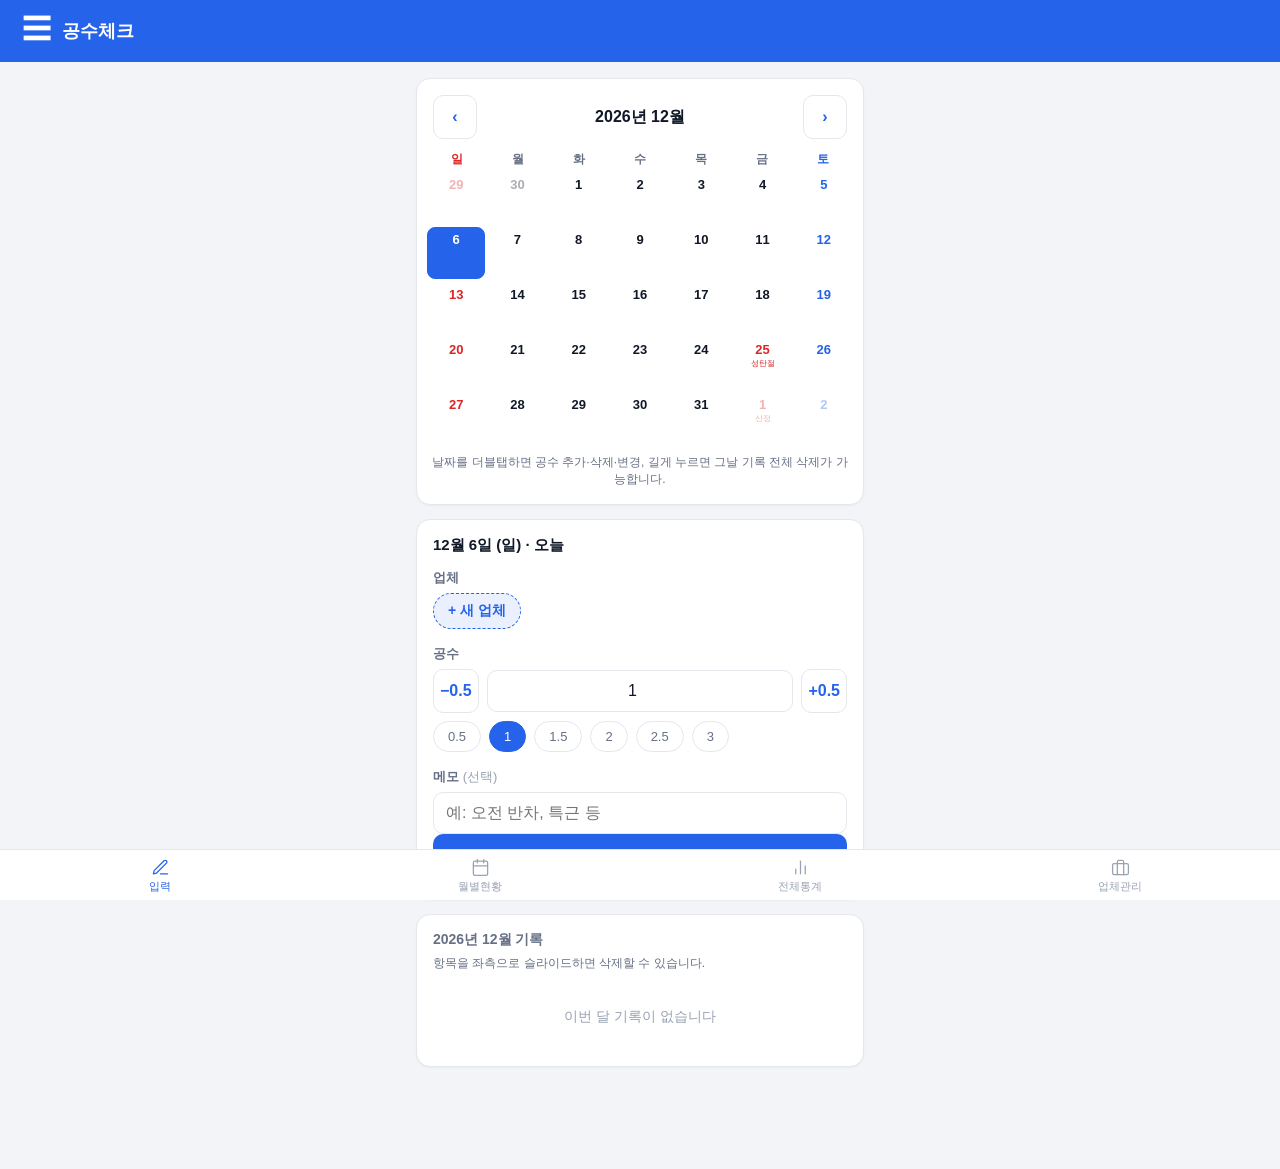
==== index.html @ 8b6571a1 "Add manual data backup/restore (export/import as JSON) Lets users save all companies/records/setting" ====
<!DOCTYPE html>
<html lang="ko">
<head>
<meta charset="UTF-8" />
<meta name="viewport" content="width=device-width, initial-scale=1, maximum-scale=1, viewport-fit=cover" />
<meta name="theme-color" content="#2563eb" />
<meta name="mobile-web-app-capable" content="yes" />
<meta name="apple-mobile-web-app-capable" content="yes" />
<meta name="apple-mobile-web-app-status-bar-style" content="default" />
<meta name="apple-mobile-web-app-title" content="공수체크" />
<link rel="manifest" href="manifest.json" />
<link rel="apple-touch-icon" href="icons/apple-touch-icon.png" />
<link rel="icon" href="icons/icon-192.png" />
<title>공수체크</title>
<link rel="stylesheet" href="styles.css" />
<script>
  try {
    var __s = JSON.parse(localStorage.getItem("gongsu_settings_v1"));
    if (__s && __s.theme === "dark") document.documentElement.setAttribute("data-theme", "dark");
  } catch (e) {}
</script>
</head>
<body>

<header class="app-header">
  <button type="button" class="menu-btn" id="menu-btn" aria-label="메뉴">☰</button>
  <h1 id="header-title">공수체크</h1>
</header>

<div id="side-menu-overlay" class="modal-overlay side-menu-overlay">
  <div class="side-menu">
    <div class="side-menu-header">메뉴</div>
    <button type="button" class="side-menu-item" id="menu-home-btn">
      <svg class="side-menu-icon" viewBox="0 0 24 24" fill="none" stroke="currentColor" stroke-width="1.8" stroke-linecap="round" stroke-linejoin="round"><path d="M3 9.5 12 3l9 6.5"/><path d="M5 10v10a1 1 0 0 0 1 1h4v-6h4v6h4a1 1 0 0 0 1-1V10"/></svg>
      홈
    </button>
    <button type="button" class="side-menu-item" id="menu-guide-btn">
      <svg class="side-menu-icon" viewBox="0 0 24 24" fill="none" stroke="currentColor" stroke-width="1.8" stroke-linecap="round" stroke-linejoin="round"><circle cx="12" cy="12" r="9"/><line x1="12" y1="11" x2="12" y2="16.5"/><circle cx="12" cy="7.5" r="0.9" fill="currentColor" stroke="none"/></svg>
      기능설명
    </button>
    <button type="button" class="side-menu-item" id="menu-settings-btn">
      <svg class="side-menu-icon" viewBox="0 0 24 24" fill="none" stroke="currentColor" stroke-width="1.8" stroke-linecap="round" stroke-linejoin="round"><line x1="4" y1="6" x2="20" y2="6"/><circle cx="14" cy="6" r="2"/><line x1="4" y1="12" x2="20" y2="12"/><circle cx="9" cy="12" r="2"/><line x1="4" y1="18" x2="20" y2="18"/><circle cx="16" cy="18" r="2"/></svg>
      설정
    </button>
  </div>
</div>

<main id="view-input" class="view active">
  <section class="card calendar-card">
    <div class="month-nav">
      <button type="button" class="step-btn" id="cal-prev">‹</button>
      <div id="cal-month-label" class="month-label"></div>
      <button type="button" class="step-btn" id="cal-next">›</button>
    </div>
    <div class="calendar-weekdays">
      <span class="sun">일</span><span>월</span><span>화</span><span>수</span><span>목</span><span>금</span><span class="sat">토</span>
    </div>
    <div id="calendar-grid" class="calendar-grid"></div>
    <div id="calendar-company-filter" class="chip-row calendar-company-filter"></div>
    <p class="calendar-hint">날짜를 더블탭하면 공수 추가·삭제·변경, 길게 누르면 그날 기록 전체 삭제가 가능합니다.</p>
  </section>

  <section class="card">
    <div class="selected-date-heading" id="selected-date-heading"></div>

    <div class="field">
      <label>업체</label>
      <div class="chip-row" id="company-chip-row"></div>
    </div>

    <div class="field">
      <label>공수</label>
      <div class="gongsu-row">
        <button type="button" class="step-btn gongsu-step-minus" id="gongsu-minus">−0.5</button>
        <input type="number" id="input-gongsu" step="0.5" min="0" value="1" inputmode="decimal" />
        <button type="button" class="step-btn gongsu-step-plus" id="gongsu-plus">+0.5</button>
      </div>
      <div class="preset-row" id="gongsu-presets"></div>
    </div>

    <div class="field" id="input-trip-field" style="display:none">
      <label>출장 <span class="optional">(출장 단가 적용)</span></label>
      <button type="button" class="preset-chip trip-toggle-btn" id="input-trip-toggle">출장으로 표시</button>
    </div>

    <div class="field">
      <label>메모 <span class="optional">(선택)</span></label>
      <input type="text" id="input-memo" placeholder="예: 오전 반차, 특근 등" />
    </div>

    <button type="button" class="primary-btn" id="save-btn">저장</button>
  </section>

  <section class="card">
    <div class="card-title-row">
      <h2 id="day-list-title">이 날짜의 기록</h2>
    </div>
    <p class="swipe-hint">항목을 좌측으로 슬라이드하면 삭제할 수 있습니다.</p>
    <div id="day-record-list" class="record-list"></div>
  </section>
</main>

<main id="view-month" class="view">
  <section class="card">
    <div class="month-nav">
      <button type="button" class="step-btn" id="month-prev">‹</button>
      <div id="month-label" class="month-label"></div>
      <button type="button" class="step-btn" id="month-next">›</button>
    </div>
    <div class="total-highlight">
      <span class="total-label">이번 달 합계</span>
      <div class="total-value-group">
        <span class="total-value" id="month-total">0</span>
        <button type="button" class="total-amount-btn" id="month-amount-toggle">금액보기</button>
      </div>
    </div>
  </section>

  <section class="card">
    <h2>업체별 합산</h2>
    <div id="month-company-summary" class="summary-list"></div>
  </section>

  <section class="card">
    <h2>상세 내역</h2>
    <div id="month-record-list" class="record-list"></div>
  </section>
</main>

<main id="view-stats" class="view">
  <section class="card">
    <h2>전체 업체별 합산</h2>
    <div id="all-company-summary" class="summary-list"></div>
  </section>

  <section class="card">
    <h2>월별 합산</h2>
    <div id="all-month-summary" class="summary-list"></div>
  </section>
</main>

<main id="view-companies" class="view">
  <section class="card">
    <div class="field">
      <label>새 업체 추가</label>
      <div class="add-row">
        <input type="text" id="new-company-name" placeholder="업체명 입력" />
        <button type="button" class="primary-btn small" id="add-company-btn">추가</button>
      </div>
    </div>
  </section>

  <section class="card">
    <h2>업체 목록</h2>
    <div id="company-manage-list" class="manage-list"></div>
  </section>
</main>

<main id="view-settings" class="view">
  <section class="card">
    <h2>테마</h2>
    <div class="theme-option-row">
      <button type="button" class="theme-option" data-theme="light">
        <span class="theme-swatch light-swatch"></span>
        <span>밝은 테마 (백/흑)</span>
      </button>
      <button type="button" class="theme-option" data-theme="dark">
        <span class="theme-swatch dark-swatch"></span>
        <span>어두운 테마 (흑/백)</span>
      </button>
    </div>
  </section>

  <section class="card">
    <h2>공수 증감 단위</h2>
    <div class="chip-row">
      <button type="button" class="preset-chip gongsu-step-option" data-step="0.5">0.5씩</button>
      <button type="button" class="preset-chip gongsu-step-option" data-step="1">1씩</button>
    </div>
  </section>

  <section class="card">
    <h2>업체별 색상</h2>
    <div id="settings-company-colors" class="manage-list"></div>
  </section>

  <section class="card">
    <h2>데이터 백업</h2>
    <p class="modal-desc">모든 업체·단가·공수 기록을 파일로 저장하거나, 저장해둔 파일에서 복원할 수 있습니다.</p>
    <button type="button" class="primary-btn" id="export-data-btn">데이터 내보내기</button>
    <button type="button" class="ghost-btn full" id="import-data-btn" style="margin-top:8px">데이터 가져오기</button>
    <input type="file" id="import-data-input" accept="application/json" style="display:none" />
  </section>
</main>

<main id="view-guide" class="view">
  <section class="card">
    <h2>달력 사용법</h2>
    <div class="guide-item">
      <div class="guide-item-title">한 번 탭</div>
      <div class="guide-item-desc">그 날짜를 선택합니다. 아래 입력 폼에서 바로 공수를 입력할 수 있어요.</div>
    </div>
    <div class="guide-item">
      <div class="guide-item-title">더블탭</div>
      <div class="guide-item-desc">그 날짜의 기록을 빠르게 추가·수정·삭제할 수 있는 팝업이 열립니다.</div>
    </div>
    <div class="guide-item">
      <div class="guide-item-title">길게 누르기 (약 0.5초)</div>
      <div class="guide-item-desc">기록이 있는 날짜를 길게 누르면, 그날 기록 전체를 한 번에 삭제하는 팝업이 뜹니다.</div>
    </div>
  </section>

  <section class="card">
    <h2>화면 넘기기</h2>
    <div class="guide-item">
      <div class="guide-item-title">오른쪽 끝 → 왼쪽으로 스와이프</div>
      <div class="guide-item-desc">다음 탭으로 이동합니다 (입력 → 월별현황 → 전체통계 → 업체관리 순서로 순환).</div>
    </div>
    <div class="guide-item">
      <div class="guide-item-title">왼쪽 끝 → 오른쪽으로 스와이프</div>
      <div class="guide-item-desc">이전 탭으로 이동합니다.</div>
    </div>
  </section>

  <section class="card">
    <h2>기록 목록에서 삭제</h2>
    <div class="guide-item">
      <div class="guide-item-title">항목을 좌측으로 슬라이드</div>
      <div class="guide-item-desc">"n월 기록" 같은 목록에서 항목을 왼쪽으로 밀면 휴지통 버튼이 나타나 바로 삭제할 수 있습니다.</div>
    </div>
  </section>

  <section class="card">
    <h2>업체별 필터 · 색상</h2>
    <div class="guide-item">
      <div class="guide-item-title">달력 아래 업체 버튼</div>
      <div class="guide-item-desc">누르면 그 업체가 일한 날짜에만 공수 배지가 표시됩니다. "전체"를 누르면 원래대로 돌아갑니다.</div>
    </div>
    <div class="guide-item">
      <div class="guide-item-title">업체별 색상 바꾸기</div>
      <div class="guide-item-desc">업체관리 탭에서 각 업체의 색상 상자를 눌러 원하는 색으로 바로 바꿀 수 있습니다.</div>
    </div>
  </section>

  <section class="card">
    <h2>금액 보기</h2>
    <div class="guide-item">
      <div class="guide-item-desc">업체관리 탭에서 업체별 단가(일급/시급)를 먼저 설정하면, 월별현황·전체통계에서 "금액보기" 버튼으로 공수 대신 실제 금액(원)을 확인할 수 있습니다.</div>
    </div>
  </section>

  <section class="card">
    <h2>출장 단가</h2>
    <div class="guide-item">
      <div class="guide-item-desc">업체관리 탭의 단가 설정에서 "출장 단가 사용"을 켜고 출장 단가를 입력해두면, 입력 화면·날짜 팝업·수정 화면에 "출장으로 표시" 버튼이 나타납니다. 이 버튼을 켠 채로 저장한 날은 평소 단가 대신 출장 단가로 금액이 계산되어 업체별·월별 합산에 자동 반영됩니다.</div>
    </div>
  </section>

  <section class="card">
    <h2>설정</h2>
    <div class="guide-item">
      <div class="guide-item-desc">좌측 상단 ☰ 메뉴의 "설정"에서 다크모드와 공수 증감 단위(0.5 / 1)를 바꿀 수 있습니다.</div>
    </div>
  </section>

  <section class="card">
    <h2>데이터 백업</h2>
    <div class="guide-item">
      <div class="guide-item-desc">설정 탭 하단의 "데이터 내보내기"를 누르면 모든 기록이 파일로 저장됩니다. 이 파일을 카톡·이메일·구글드라이브 등에 보관해두면, 앱을 다시 설치했거나 데이터가 사라졌을 때 "데이터 가져오기"로 그대로 복원할 수 있습니다.</div>
    </div>
  </section>
</main>

<nav class="bottom-nav">
  <button type="button" class="nav-btn active" data-view="input">
    <svg class="nav-icon" viewBox="0 0 24 24" fill="none" stroke="currentColor" stroke-width="1.6" stroke-linecap="round" stroke-linejoin="round"><path d="M12 20h9"/><path d="M16.5 3.5a2.121 2.121 0 0 1 3 3L7 19l-4 1 1-4Z"/></svg>
    <span>입력</span>
  </button>
  <button type="button" class="nav-btn" data-view="month">
    <svg class="nav-icon" viewBox="0 0 24 24" fill="none" stroke="currentColor" stroke-width="1.6" stroke-linecap="round" stroke-linejoin="round"><rect x="3" y="4" width="18" height="18" rx="2"/><line x1="16" y1="2" x2="16" y2="6"/><line x1="8" y1="2" x2="8" y2="6"/><line x1="3" y1="10" x2="21" y2="10"/></svg>
    <span>월별현황</span>
  </button>
  <button type="button" class="nav-btn" data-view="stats">
    <svg class="nav-icon" viewBox="0 0 24 24" fill="none" stroke="currentColor" stroke-width="1.6" stroke-linecap="round" stroke-linejoin="round"><line x1="18" y1="20" x2="18" y2="10"/><line x1="12" y1="20" x2="12" y2="4"/><line x1="6" y1="20" x2="6" y2="14"/></svg>
    <span>전체통계</span>
  </button>
  <button type="button" class="nav-btn" data-view="companies">
    <svg class="nav-icon" viewBox="0 0 24 24" fill="none" stroke="currentColor" stroke-width="1.6" stroke-linecap="round" stroke-linejoin="round"><rect x="2" y="7" width="20" height="14" rx="2"/><path d="M16 21V5a2 2 0 0 0-2-2h-4a2 2 0 0 0-2 2v16"/></svg>
    <span>업체관리</span>
  </button>
</nav>

<div id="edit-modal" class="modal-overlay">
  <div class="modal">
    <h2>내역 수정</h2>
    <div class="field">
      <label>날짜</label>
      <input type="date" id="edit-date" />
    </div>
    <div class="field">
      <label>업체</label>
      <div class="chip-row" id="edit-company-chip-row"></div>
    </div>
    <div class="field">
      <label>공수</label>
      <div class="gongsu-row">
        <button type="button" class="step-btn gongsu-step-minus" id="edit-gongsu-minus">−0.5</button>
        <input type="number" id="edit-gongsu" step="0.5" min="0" inputmode="decimal" />
        <button type="button" class="step-btn gongsu-step-plus" id="edit-gongsu-plus">+0.5</button>
      </div>
    </div>
    <div class="field" id="edit-trip-field" style="display:none">
      <label>출장 <span class="optional">(출장 단가 적용)</span></label>
      <button type="button" class="preset-chip trip-toggle-btn" id="edit-trip-toggle">출장으로 표시</button>
    </div>
    <div class="field">
      <label>메모</label>
      <input type="text" id="edit-memo" />
    </div>
    <div class="modal-actions">
      <button type="button" class="danger-btn" id="edit-delete-btn">삭제</button>
      <div class="modal-actions-right">
        <button type="button" class="ghost-btn" id="edit-cancel-btn">취소</button>
        <button type="button" class="primary-btn" id="edit-save-btn">저장</button>
      </div>
    </div>
  </div>
</div>

<div id="day-modal" class="modal-overlay">
  <div class="modal">
    <div class="day-modal-header">
      <h2 id="day-modal-heading">날짜</h2>
      <button type="button" class="ghost-btn modal-close-btn" id="day-modal-close-btn">닫기</button>
    </div>

    <div id="day-modal-list" class="record-list"></div>

    <div class="day-modal-add-heading">공수 추가</div>

    <div class="field">
      <label>업체</label>
      <div class="chip-row" id="day-modal-company-chip-row"></div>
    </div>

    <div class="field">
      <label>공수</label>
      <div class="gongsu-row">
        <button type="button" class="step-btn gongsu-step-minus" id="day-modal-gongsu-minus">−0.5</button>
        <input type="number" id="day-modal-gongsu" step="0.5" min="0" value="1" inputmode="decimal" />
        <button type="button" class="step-btn gongsu-step-plus" id="day-modal-gongsu-plus">+0.5</button>
      </div>
      <div class="preset-row" id="day-modal-gongsu-presets"></div>
    </div>

    <div class="field" id="day-modal-trip-field" style="display:none">
      <label>출장 <span class="optional">(출장 단가 적용)</span></label>
      <button type="button" class="preset-chip trip-toggle-btn" id="day-modal-trip-toggle">출장으로 표시</button>
    </div>

    <div class="field">
      <label>메모 <span class="optional">(선택)</span></label>
      <input type="text" id="day-modal-memo" placeholder="예: 오전 반차, 특근 등" />
    </div>

    <button type="button" class="primary-btn" id="day-modal-add-btn">추가</button>
  </div>
</div>

<div id="calendar-delete-modal" class="modal-overlay top-align">
  <div class="modal">
    <div class="day-modal-header">
      <h2 id="calendar-delete-modal-heading">날짜</h2>
      <div class="modal-actions-right">
        <button type="button" class="ghost-btn" id="calendar-delete-cancel-btn">취소</button>
        <button type="button" class="danger-btn" id="calendar-delete-confirm-btn">삭제하기</button>
      </div>
    </div>
    <p class="modal-desc" id="calendar-delete-modal-desc"></p>
  </div>
</div>

<div id="rate-modal" class="modal-overlay">
  <div class="modal">
    <div class="day-modal-header">
      <h2>단가 설정</h2>
      <button type="button" class="ghost-btn modal-close-btn" id="rate-modal-close-btn">닫기</button>
    </div>

    <div class="field">
      <label>업체</label>
      <div class="selected-date-heading" id="rate-modal-company-name"></div>
    </div>

    <div class="field">
      <label>단가 유형</label>
      <div class="chip-row">
        <button type="button" class="preset-chip rate-type-option" data-type="daily">일급 (일별)</button>
        <button type="button" class="preset-chip rate-type-option" data-type="hourly">시급 (시간별)</button>
      </div>
    </div>

    <div class="field">
      <label>단가 <span class="optional">(원)</span></label>
      <input type="number" id="rate-amount-input" min="0" step="1000" inputmode="numeric" placeholder="예: 150000" />
    </div>

    <div class="field">
      <label>출장</label>
      <button type="button" class="preset-chip trip-toggle-btn" id="rate-trip-toggle">출장 단가 사용</button>
    </div>

    <div class="field" id="rate-trip-amount-field" style="display:none">
      <label>출장 단가 <span class="optional">(원)</span></label>
      <input type="number" id="rate-trip-amount-input" min="0" step="1000" inputmode="numeric" placeholder="예: 200000" />
    </div>

    <button type="button" class="primary-btn" id="rate-save-btn">저장</button>
  </div>
</div>

<div id="toast" class="toast"></div>

<script src="app.js"></script>
</body>
</html>
---- styles.css ----
:root {
  --bg: #f2f4f8;
  --card-bg: #ffffff;
  --surface-bg: #ffffff;
  --nav-bg: #ffffff;
  --modal-bg: #ffffff;
  --text: #101828;
  --text-dim: #667085;
  --muted: #98a2b3;
  --border: #e4e7ec;
  --accent: #2563eb;
  --accent-dim: #eaf0fe;
  --danger: #dc2626;
  --danger-dim: #fdeaea;
  --overlay-bg: rgba(16, 24, 40, 0.5);
  --shadow-color: rgba(16, 24, 40, 0.04);
  --radius: 14px;
  --nav-height: 64px;
}

:root[data-theme="dark"] {
  --bg: #0d0f13;
  --card-bg: #17191f;
  --surface-bg: #1e2129;
  --nav-bg: #17191f;
  --modal-bg: #1a1c23;
  --text: #f0f2f5;
  --text-dim: #9aa1ad;
  --muted: #6b7280;
  --border: #2a2d36;
  --accent: #4d8dff;
  --accent-dim: #1c2c4a;
  --danger: #f87171;
  --danger-dim: #3a1d1f;
  --overlay-bg: rgba(0, 0, 0, 0.6);
  --shadow-color: rgba(0, 0, 0, 0.35);
}

* { box-sizing: border-box; }

/* Long-pressing anything (calendar cells especially) should never trigger the browser's native
   text-selection/callout/"search with Google" popup, since long-press is one of our own
   gestures throughout the app. Re-enabled specifically for actual text-entry fields below. */
* {
  -webkit-user-select: none;
  user-select: none;
  -webkit-touch-callout: none;
}
input, textarea {
  -webkit-user-select: text;
  user-select: text;
  -webkit-touch-callout: default;
}

html, body {
  margin: 0;
  padding: 0;
  background: var(--bg);
  color: var(--text);
  font-family: -apple-system, BlinkMacSystemFont, "Apple SD Gothic Neo", "Malgun Gothic", "Segoe UI", Roboto, sans-serif;
  -webkit-tap-highlight-color: transparent;
  overflow-x: hidden;
}

.app-header {
  position: sticky;
  top: 0;
  z-index: 5;
  background: var(--accent);
  color: #fff;
  padding: calc(env(safe-area-inset-top, 0px) + 14px) 20px 14px;
  display: flex;
  align-items: center;
  gap: 10px;
}

.app-header h1 {
  margin: 0;
  font-size: 18px;
  font-weight: 700;
}

.menu-btn {
  flex-shrink: 0;
  border: none;
  background: none;
  color: #fff;
  font-size: 30px;
  line-height: 1;
  padding: 4px 8px;
  margin: -4px -8px 0 -6px;
  cursor: pointer;
}

.side-menu-overlay.active { justify-content: flex-start; align-items: stretch; }

.side-menu {
  width: 250px;
  max-width: 78%;
  height: 100%;
  background: var(--modal-bg);
  padding: calc(env(safe-area-inset-top, 0px) + 20px) 16px 20px;
}

.side-menu-header {
  font-size: 13px;
  font-weight: 700;
  color: var(--text-dim);
  margin: 0 8px 12px;
}

.side-menu-item {
  display: flex;
  align-items: center;
  gap: 10px;
  width: 100%;
  padding: 12px 8px;
  border: none;
  background: none;
  border-radius: 10px;
  font-size: 15px;
  font-weight: 600;
  color: var(--text);
  cursor: pointer;
  text-align: left;
}
.side-menu-item:active { background: var(--accent-dim); }
.side-menu-icon { width: 19px; height: 19px; flex-shrink: 0; }

.view {
  display: none;
  padding: 16px 16px calc(var(--nav-height) + env(safe-area-inset-bottom, 0px) + 24px);
  max-width: 480px;
  margin: 0 auto;
}

.view.active { display: block; }

.card {
  background: var(--card-bg);
  border-radius: var(--radius);
  padding: 16px;
  margin-bottom: 14px;
  box-shadow: 0 1px 2px var(--shadow-color);
  border: 1px solid var(--border);
}

.card h2 {
  font-size: 14px;
  font-weight: 700;
  color: var(--text-dim);
  margin: 0 0 12px;
}

.card-title-row { display: flex; align-items: center; justify-content: space-between; }

.field { margin-bottom: 16px; }
.field:last-of-type { margin-bottom: 0; }

.field label {
  display: block;
  font-size: 13px;
  font-weight: 600;
  color: var(--text-dim);
  margin-bottom: 6px;
}

.optional { font-weight: 400; color: var(--muted); }

input[type="text"],
input[type="date"],
input[type="number"] {
  width: 100%;
  padding: 11px 12px;
  border: 1px solid var(--border);
  border-radius: 10px;
  font-size: 16px;
  background: var(--surface-bg);
  color: var(--text);
}

input:focus { outline: 2px solid var(--accent); outline-offset: -1px; }

.date-row, .gongsu-row {
  display: flex;
  align-items: center;
  gap: 8px;
}

.date-row input, .gongsu-row input { flex: 1; min-width: 0; text-align: center; }

.step-btn {
  flex-shrink: 0;
  min-width: 44px;
  height: 44px;
  border-radius: 10px;
  border: 1px solid var(--border);
  background: var(--surface-bg);
  color: var(--accent);
  font-size: 16px;
  font-weight: 700;
  cursor: pointer;
}

.step-btn:active { background: var(--accent-dim); }

.preset-row {
  display: flex;
  gap: 8px;
  margin-top: 8px;
  flex-wrap: wrap;
}

.preset-chip {
  padding: 7px 14px;
  border-radius: 999px;
  border: 1px solid var(--border);
  background: var(--surface-bg);
  font-size: 13px;
  color: var(--text-dim);
  cursor: pointer;
  white-space: nowrap;
}

.preset-chip.selected {
  background: var(--accent);
  border-color: var(--accent);
  color: #fff;
}

.chip-row {
  display: flex;
  gap: 8px;
  flex-wrap: wrap;
}

.company-chip {
  padding: 8px 14px;
  border-radius: 999px;
  border: 1px solid var(--border);
  background: var(--surface-bg);
  font-size: 14px;
  font-weight: 600;
  cursor: pointer;
  color: var(--text);
  white-space: nowrap;
}

.company-chip.selected {
  color: #fff;
  border-color: transparent;
}

.company-chip.add-new {
  color: var(--accent);
  border-style: dashed;
  border-color: var(--accent);
  background: var(--accent-dim);
}

.primary-btn {
  width: 100%;
  padding: 14px;
  border: none;
  border-radius: 10px;
  background: var(--accent);
  color: #fff;
  font-size: 16px;
  font-weight: 700;
  cursor: pointer;
  white-space: nowrap;
}

.primary-btn.small { width: auto; padding: 11px 18px; }
.primary-btn:active { opacity: 0.85; }

.ghost-btn {
  padding: 11px 16px;
  border-radius: 10px;
  border: 1px solid var(--border);
  background: var(--surface-bg);
  color: var(--text);
  font-size: 15px;
  font-weight: 600;
  cursor: pointer;
  white-space: nowrap;
}

.ghost-btn.full { width: 100%; text-align: center; }

.danger-btn {
  padding: 11px 16px;
  border-radius: 10px;
  border: none;
  background: var(--danger-dim);
  color: var(--danger);
  font-size: 15px;
  font-weight: 600;
  cursor: pointer;
  white-space: nowrap;
}

.modal-desc {
  font-size: 14px;
  color: var(--text-dim);
  margin: 0 0 20px;
}

.record-list { display: flex; flex-direction: column; gap: 8px; }

.record-empty {
  color: var(--muted);
  font-size: 14px;
  text-align: center;
  padding: 24px 0;
}

.record-date-group { margin-bottom: 4px; }

.record-date-heading {
  font-size: 12px;
  font-weight: 700;
  color: var(--muted);
  margin: 12px 0 6px;
}
.record-date-heading:first-child { margin-top: 0; }

.record-item {
  display: flex;
  align-items: center;
  gap: 10px;
  padding: 10px 4px;
  border-bottom: 1px solid var(--border);
  cursor: pointer;
}
.record-item:last-child { border-bottom: none; }

.swipe-wrapper { position: relative; }
.swipe-wrapper:last-child .record-item { border-bottom: none; }
.swipe-wrapper .record-item {
  position: relative;
  z-index: 1;
  background: var(--card-bg);
  touch-action: pan-y;
  width: 100%;
  transition: width 0.18s ease;
}
.swipe-wrapper.swipe-open .record-item { width: calc(100% - 84px); }
.swipe-trash-btn {
  position: absolute;
  top: 0;
  right: 0;
  bottom: 0;
  width: 72px;
  border: none;
  background: var(--danger);
  color: #fff;
  font-size: 20px;
  cursor: pointer;
  z-index: 0;
  opacity: 0;
  pointer-events: none;
  transition: opacity 0.18s ease;
}
.swipe-wrapper.swipe-open .swipe-trash-btn { opacity: 1; pointer-events: auto; }

.record-dot {
  width: 10px;
  height: 10px;
  border-radius: 50%;
  flex-shrink: 0;
}

.record-main { flex: 1; min-width: 0; }
.record-company { font-size: 14px; font-weight: 700; overflow: hidden; text-overflow: ellipsis; white-space: nowrap; }
.record-memo { font-size: 12px; color: var(--text-dim); overflow: hidden; text-overflow: ellipsis; white-space: nowrap; }
.record-gongsu { font-size: 15px; font-weight: 700; color: var(--accent); flex-shrink: 0; }

.trip-badge {
  display: inline-block;
  margin-left: 6px;
  padding: 1px 6px;
  border-radius: 999px;
  background: var(--accent-dim);
  color: var(--accent);
  font-size: 11px;
  font-weight: 700;
  vertical-align: middle;
}

.month-nav {
  display: flex;
  align-items: center;
  justify-content: space-between;
  margin-bottom: 12px;
}
.month-label { font-size: 16px; font-weight: 700; }

.calendar-card { padding: 16px 10px; }

.calendar-card .month-nav { padding: 0 6px; }

.calendar-weekdays {
  display: grid;
  grid-template-columns: repeat(7, 1fr);
  margin-bottom: 4px;
}
.calendar-weekdays span {
  text-align: center;
  font-size: 12px;
  font-weight: 700;
  color: var(--text-dim);
}
.calendar-weekdays .sun { color: var(--danger); }
.calendar-weekdays .sat { color: var(--accent); }

.calendar-grid {
  display: grid;
  grid-template-columns: repeat(7, 1fr);
  gap: 3px;
}

.calendar-cell {
  position: relative;
  display: flex;
  flex-direction: column;
  align-items: center;
  justify-content: flex-start;
  gap: 1px;
  min-height: 52px;
  padding: 4px 1px 3px;
  border-radius: 8px;
  border: 1.5px solid transparent;
  background: none;
  cursor: pointer;
  font-family: inherit;
}

.calendar-cell.out-month { opacity: 0.35; }

.cell-day-num {
  font-size: 13px;
  font-weight: 600;
  color: var(--text);
  line-height: 1.3;
}
.calendar-cell.sunday .cell-day-num,
.calendar-cell.holiday .cell-day-num { color: var(--danger); }
.calendar-cell.saturday .cell-day-num { color: var(--accent); }

.calendar-cell.today { border-color: var(--text-dim); }
.calendar-cell.selected { background: var(--accent); border-color: var(--accent); }
.calendar-cell.selected .cell-day-num,
.calendar-cell.selected.sunday .cell-day-num,
.calendar-cell.selected.saturday .cell-day-num,
.calendar-cell.selected.holiday .cell-day-num { color: #fff; }

.cell-holiday-label {
  font-size: 8px;
  line-height: 1.1;
  color: var(--danger);
  max-width: 100%;
  overflow: hidden;
  text-overflow: ellipsis;
  white-space: nowrap;
}
.calendar-cell.selected .cell-holiday-label { color: #fde8e8; }

.cell-gongsu-badge {
  margin-top: 1px;
  font-size: 10px;
  font-weight: 700;
  color: #fff;
  background: var(--accent);
  border-radius: 999px;
  padding: 1px 6px;
  line-height: 1.4;
}
.calendar-cell.selected .cell-gongsu-badge { background: #fff; color: var(--accent); }

.selected-date-heading {
  font-size: 15px;
  font-weight: 700;
  color: var(--text);
  margin-bottom: 14px;
}

.total-highlight {
  display: flex;
  align-items: baseline;
  justify-content: space-between;
  background: var(--accent-dim);
  border-radius: 10px;
  padding: 14px 16px;
}
.total-label { font-size: 13px; color: var(--accent); font-weight: 600; }
.total-value-group { display: flex; align-items: baseline; gap: 10px; }
.total-value { font-size: 24px; color: var(--accent); font-weight: 800; white-space: nowrap; }
.total-amount-btn {
  flex-shrink: 0;
  padding: 5px 10px;
  border-radius: 999px;
  border: 1px solid var(--accent);
  background: var(--card-bg);
  color: var(--accent);
  font-size: 11px;
  font-weight: 600;
  cursor: pointer;
  white-space: nowrap;
}
.total-amount-btn.active { background: var(--accent); color: #fff; }

.summary-list { display: flex; flex-direction: column; gap: 4px; }
.summary-empty { color: var(--muted); font-size: 14px; text-align: center; padding: 12px 0; }

.summary-item {
  display: flex;
  align-items: center;
  gap: 10px;
  padding: 9px 4px;
  border-bottom: 1px solid var(--border);
  cursor: default;
}
.summary-item:last-child { border-bottom: none; }
.summary-item.clickable { cursor: pointer; }
.summary-name { flex: 1; font-size: 14px; font-weight: 600; }
.summary-count { font-size: 12px; color: var(--muted); }
.summary-value { font-size: 15px; font-weight: 700; }

.summary-amount-btn {
  flex-shrink: 0;
  padding: 5px 10px;
  border-radius: 999px;
  border: 1px solid var(--border);
  background: var(--surface-bg);
  color: var(--text-dim);
  font-size: 11px;
  font-weight: 600;
  cursor: pointer;
  white-space: nowrap;
}
.summary-amount-btn.active { background: var(--accent-dim); color: var(--accent); border-color: var(--accent); }

.manage-list { display: flex; flex-direction: column; gap: 4px; }
.manage-item {
  display: flex;
  flex-direction: column;
  gap: 8px;
  padding: 12px 4px;
  border-bottom: 1px solid var(--border);
}
.manage-item:last-child { border-bottom: none; }
.manage-item-top { display: flex; align-items: center; gap: 10px; }
.manage-name { flex: 1; font-size: 14px; font-weight: 600; }
.manage-item-rate { font-size: 12px; color: var(--text-dim); padding-left: 20px; }
.manage-item-actions { display: flex; gap: 8px; padding-left: 20px; flex-wrap: wrap; }
.manage-btn {
  padding: 6px 12px;
  border-radius: 8px;
  border: 1px solid var(--border);
  background: var(--surface-bg);
  font-size: 12px;
  cursor: pointer;
  color: var(--text-dim);
  white-space: nowrap;
  flex-shrink: 0;
}
.manage-btn.danger { color: var(--danger); border-color: var(--danger-dim); }

.add-row { display: flex; gap: 8px; }
.add-row input { flex: 1; }

.bottom-nav {
  position: fixed;
  bottom: 0;
  left: 0;
  right: 0;
  display: flex;
  background: var(--nav-bg);
  border-top: 1px solid var(--border);
  padding-bottom: env(safe-area-inset-bottom, 0px);
  z-index: 10;
}

.nav-btn {
  flex: 1;
  display: flex;
  flex-direction: column;
  align-items: center;
  gap: 2px;
  padding: 8px 0 6px;
  background: none;
  border: none;
  font-size: 11px;
  color: var(--muted);
  cursor: pointer;
  white-space: nowrap;
}

.nav-btn.active { color: var(--accent); }
.nav-icon {
  width: 19px;
  height: 19px;
  flex-shrink: 0;
  transition: color 0.15s ease;
}

.modal-overlay {
  position: fixed;
  inset: 0;
  background: var(--overlay-bg);
  display: none;
  align-items: flex-end;
  z-index: 20;
}

.modal-overlay.active { display: flex; }

.modal {
  background: var(--modal-bg);
  width: 100%;
  max-width: 480px;
  margin: 0 auto;
  border-radius: 18px 18px 0 0;
  padding: 20px 16px calc(env(safe-area-inset-bottom, 0px) + 20px);
  max-height: 85vh;
  overflow-y: auto;
}

.modal-overlay.top-align { align-items: flex-start; }
.modal-overlay.top-align .modal {
  border-radius: 0 0 18px 18px;
  padding: calc(env(safe-area-inset-top, 0px) + 20px) 16px 20px;
}

.modal h2 { margin: 0 0 16px; font-size: 16px; }

.day-modal-header {
  display: flex;
  align-items: center;
  justify-content: space-between;
  gap: 10px;
  margin-bottom: 12px;
}
.day-modal-header h2 { margin: 0; }

.modal-close-btn { flex-shrink: 0; }

.day-modal-add-heading {
  font-size: 13px;
  font-weight: 700;
  color: var(--text-dim);
  margin: 18px 0 14px;
  padding-top: 16px;
  border-top: 1px solid var(--border);
}

.record-delete-btn {
  flex-shrink: 0;
  padding: 11px 14px;
  border-radius: 8px;
  border: 1px solid var(--danger-dim);
  background: var(--danger-dim);
  color: var(--danger);
  font-size: 12px;
  font-weight: 700;
  cursor: pointer;
  white-space: nowrap;
}

.calendar-hint {
  margin: 10px 4px 0;
  font-size: 12px;
  color: var(--text-dim);
  text-align: center;
}

.calendar-company-filter {
  margin-top: 12px;
  padding-top: 12px;
  border-top: 1px solid var(--border);
}

.swipe-hint {
  margin: -6px 0 12px;
  font-size: 12px;
  color: var(--text-dim);
}

.guide-item { margin-bottom: 14px; }
.guide-item:last-child { margin-bottom: 0; }
.guide-item-title { font-size: 14px; font-weight: 700; color: var(--text); margin-bottom: 3px; }
.guide-item-desc { font-size: 13px; color: var(--text-dim); line-height: 1.5; }

.theme-option-row { display: flex; gap: 10px; }

.theme-option {
  flex: 1;
  display: flex;
  flex-direction: column;
  align-items: center;
  gap: 8px;
  padding: 14px 10px;
  border-radius: 12px;
  border: 2px solid var(--border);
  background: var(--surface-bg);
  cursor: pointer;
}
.theme-option.selected { border-color: var(--accent); }
.theme-option span:last-child { font-size: 13px; font-weight: 600; color: var(--text); }

.theme-swatch {
  width: 100%;
  height: 40px;
  border-radius: 8px;
  border: 1px solid var(--border);
}
.theme-swatch.light-swatch { background: linear-gradient(135deg, #ffffff 50%, #101828 50%); }
.theme-swatch.dark-swatch { background: linear-gradient(135deg, #101828 50%, #ffffff 50%); }

.company-color-input {
  flex-shrink: 0;
  width: 40px;
  height: 32px;
  padding: 0;
  border: 1px solid var(--border);
  border-radius: 8px;
  background: none;
  cursor: pointer;
}

.modal-actions {
  display: flex;
  align-items: center;
  justify-content: space-between;
  margin-top: 4px;
}
.modal-actions-right { display: flex; align-items: center; gap: 8px; }

.toast {
  position: fixed;
  left: 50%;
  bottom: calc(var(--nav-height) + env(safe-area-inset-bottom, 0px) + 16px);
  transform: translateX(-50%) translateY(20px);
  background: #101828;
  color: #fff;
  padding: 10px 18px;
  border-radius: 999px;
  font-size: 13px;
  opacity: 0;
  pointer-events: none;
  transition: opacity 0.2s, transform 0.2s;
  z-index: 30;
  white-space: nowrap;
}

.toast.show {
  opacity: 1;
  transform: translateX(-50%) translateY(0);
}
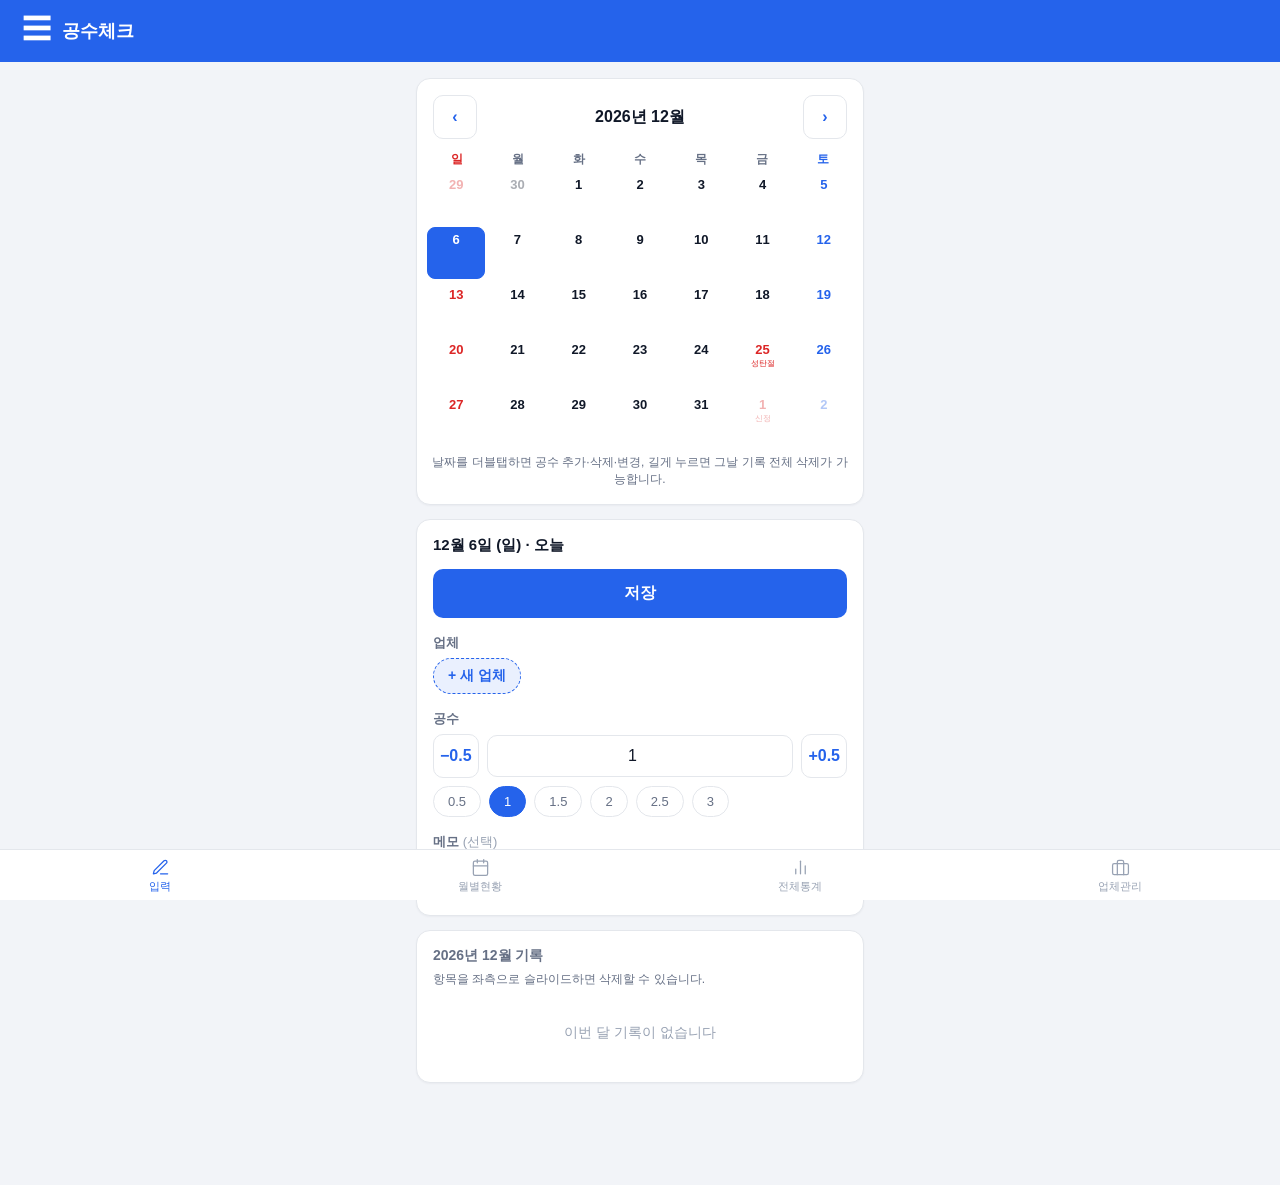
==== commit bdb730d6: "Move save button above the input fields, add default-gongsu setting 저장 now sits right under the date" ====
--- a/index.html
+++ b/index.html
@@ -63,6 +63,8 @@
   <section class="card">
     <div class="selected-date-heading" id="selected-date-heading"></div>
 
+    <button type="button" class="primary-btn" id="save-btn" style="margin-bottom:16px">저장</button>
+
     <div class="field">
       <label>업체</label>
       <div class="chip-row" id="company-chip-row"></div>
@@ -87,8 +89,6 @@
       <label>메모 <span class="optional">(선택)</span></label>
       <input type="text" id="input-memo" placeholder="예: 오전 반차, 특근 등" />
     </div>
-
-    <button type="button" class="primary-btn" id="save-btn">저장</button>
   </section>
 
   <section class="card">
@@ -176,6 +176,15 @@
     <div class="chip-row">
       <button type="button" class="preset-chip gongsu-step-option" data-step="0.5">0.5씩</button>
       <button type="button" class="preset-chip gongsu-step-option" data-step="1">1씩</button>
+    </div>
+  </section>
+
+  <section class="card">
+    <h2>기본 공수값</h2>
+    <p class="modal-desc">날짜를 선택하거나 공수 추가 팝업을 열 때 처음 표시되는 공수 값입니다.</p>
+    <div class="chip-row">
+      <button type="button" class="preset-chip default-gongsu-option" data-value="1">1</button>
+      <button type="button" class="preset-chip default-gongsu-option" data-value="1.5">1.5</button>
     </div>
   </section>
 
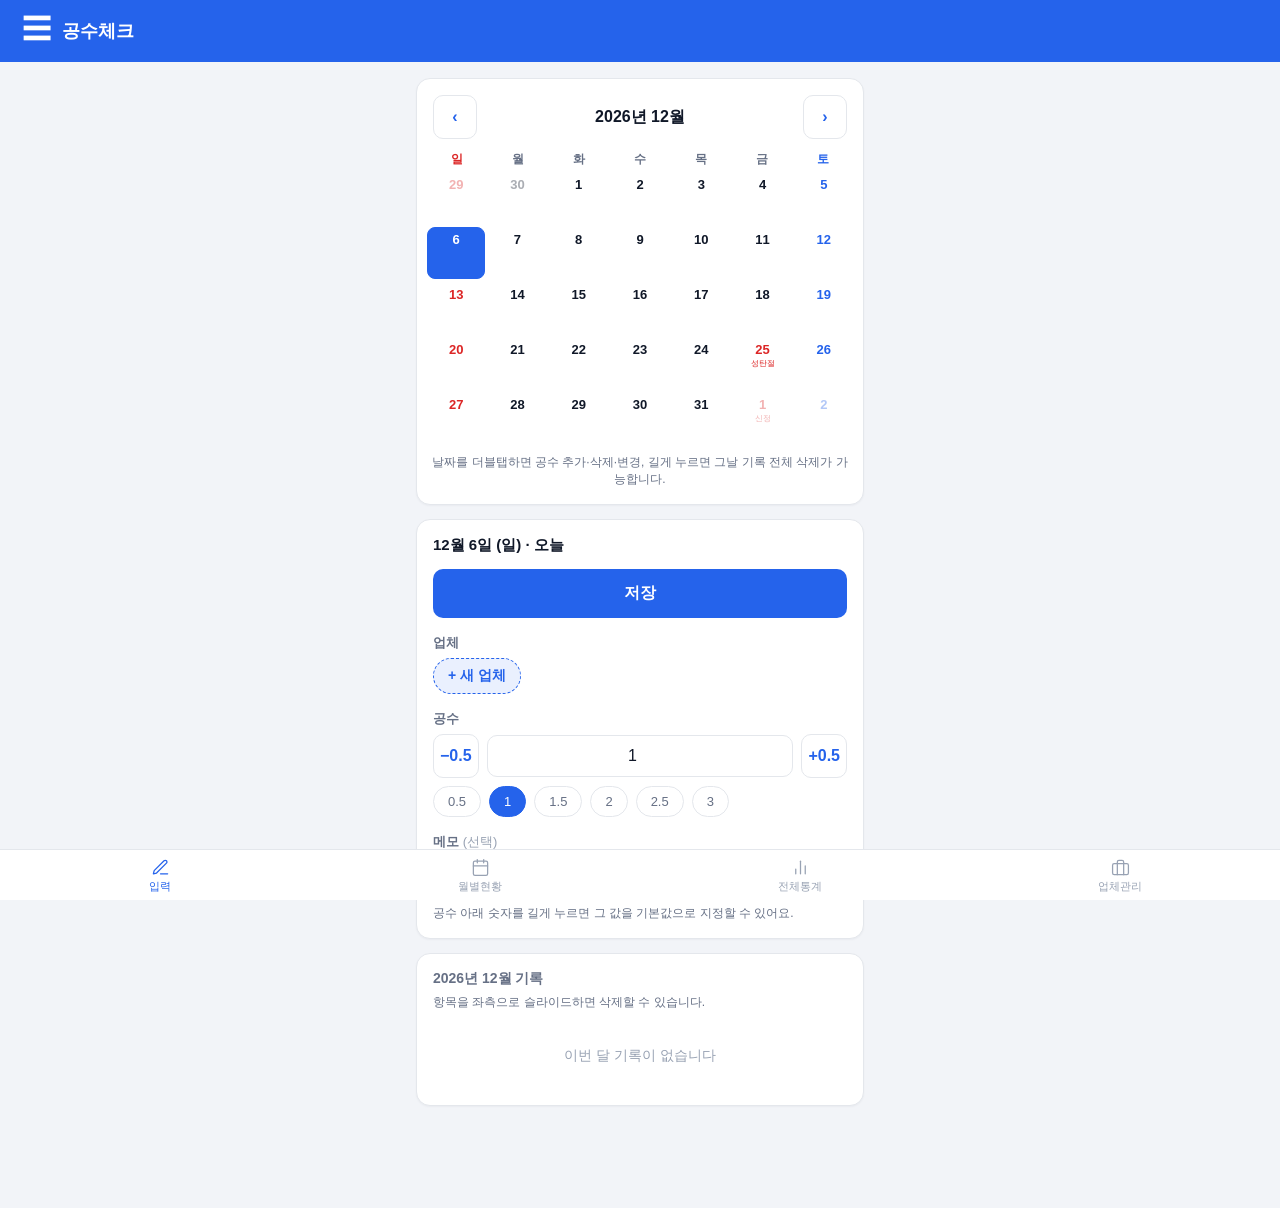
==== commit 43738047: "Add inline hint about the gongsu preset long-press shortcut Shown under the memo field on both the m" ====
--- a/index.html
+++ b/index.html
@@ -88,6 +88,7 @@
     <div class="field">
       <label>메모 <span class="optional">(선택)</span></label>
       <input type="text" id="input-memo" placeholder="예: 오전 반차, 특근 등" />
+      <p class="gongsu-hint">공수 아래 숫자를 길게 누르면 그 값을 기본값으로 지정할 수 있어요.</p>
     </div>
   </section>
 
@@ -269,6 +270,10 @@
     <h2>설정</h2>
     <div class="guide-item">
       <div class="guide-item-desc">좌측 상단 ☰ 메뉴의 "설정"에서 다크모드와 공수 증감 단위(0.5 / 1)를 바꿀 수 있습니다.</div>
+    </div>
+    <div class="guide-item">
+      <div class="guide-item-title">공수 기본값 빠르게 바꾸기</div>
+      <div class="guide-item-desc">공수 입력란 아래 숫자 버튼(0.5, 1, 1.5 등)을 길게 누르면, 그 값을 공수 기본값으로 바로 지정할 수 있습니다.</div>
     </div>
   </section>
 
@@ -370,6 +375,7 @@
     <div class="field">
       <label>메모 <span class="optional">(선택)</span></label>
       <input type="text" id="day-modal-memo" placeholder="예: 오전 반차, 특근 등" />
+      <p class="gongsu-hint">공수 아래 숫자를 길게 누르면 그 값을 기본값으로 지정할 수 있어요.</p>
     </div>
 
     <button type="button" class="primary-btn" id="day-modal-add-btn">추가</button>
--- a/styles.css
+++ b/styles.css
@@ -687,6 +687,12 @@
   color: var(--text-dim);
 }
 
+.gongsu-hint {
+  margin: 6px 0 0;
+  font-size: 12px;
+  color: var(--text-dim);
+}
+
 .guide-item { margin-bottom: 14px; }
 .guide-item:last-child { margin-bottom: 0; }
 .guide-item-title { font-size: 14px; font-weight: 700; color: var(--text); margin-bottom: 3px; }
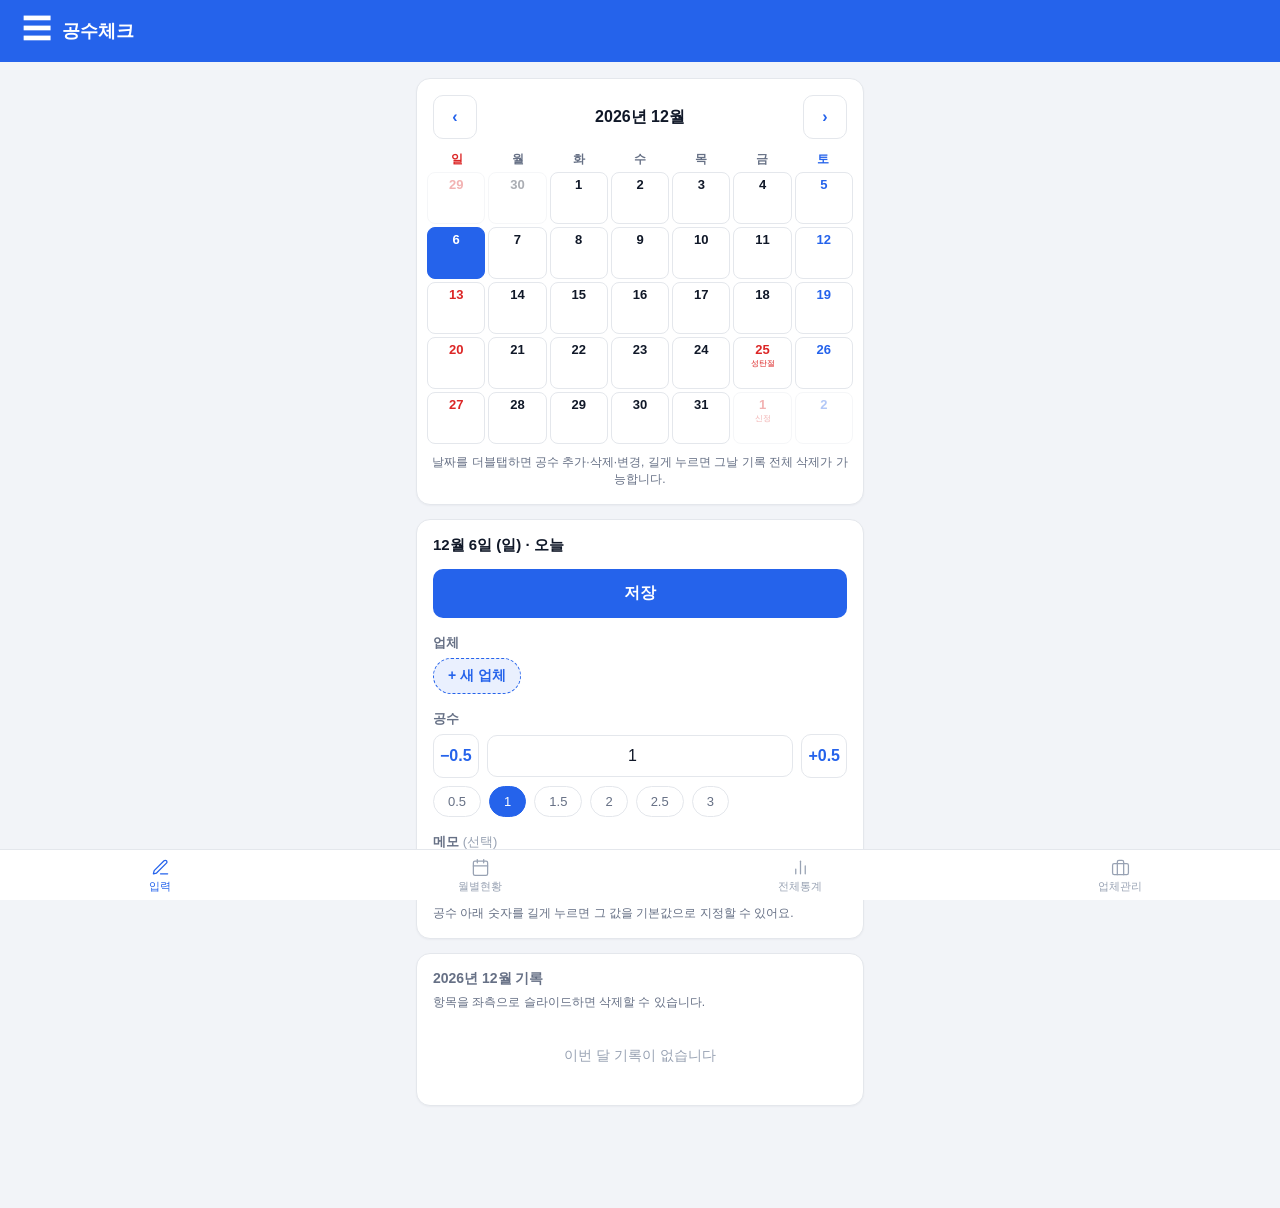
==== commit 24fbc7d2: "Add payday tax calculation and month-end invoice reminder Companies can now have a payday and tax ty" ====
--- a/index.html
+++ b/index.html
@@ -267,6 +267,16 @@
   </section>
 
   <section class="card">
+    <h2>월급날 · 세금 계산</h2>
+    <div class="guide-item">
+      <div class="guide-item-desc">업체관리 탭에서 "월급날 설정"을 켜고 월급날(며칠)과 유형(프리랜서/개인사업자)을 지정하면, 월별현황에서 "금액보기"를 눌렀을 때 실제로 입금될 금액을 보여줍니다. 프리랜서는 3.3% 원천징수 후 금액을, 개인사업자는 원금 + 부가세(10%)를 더한 금액을 계산해줍니다.</div>
+    </div>
+    <div class="guide-item">
+      <div class="guide-item-desc">개인사업자로 지정한 업체가 있으면, 매달 마지막 날 앱을 열 때 계산서 발행을 잊지 말라는 팝업이 하루 한 번 표시됩니다.</div>
+    </div>
+  </section>
+
+  <section class="card">
     <h2>설정</h2>
     <div class="guide-item">
       <div class="guide-item-desc">좌측 상단 ☰ 메뉴의 "설정"에서 다크모드와 공수 증감 단위(0.5 / 1)를 바꿀 수 있습니다.</div>
@@ -434,6 +444,50 @@
   </div>
 </div>
 
+<div id="payday-modal" class="modal-overlay">
+  <div class="modal">
+    <div class="day-modal-header">
+      <h2>월급날 설정</h2>
+      <button type="button" class="ghost-btn modal-close-btn" id="payday-modal-close-btn">닫기</button>
+    </div>
+
+    <div class="field">
+      <label>업체</label>
+      <div class="selected-date-heading" id="payday-modal-company-name"></div>
+    </div>
+
+    <div class="field">
+      <label>월급날</label>
+      <button type="button" class="preset-chip trip-toggle-btn" id="payday-toggle">월급날 지정</button>
+    </div>
+
+    <div class="field" id="payday-day-field" style="display:none">
+      <label>월급날 <span class="optional">(매월 며칠)</span></label>
+      <input type="number" id="payday-day-input" min="1" max="31" step="1" inputmode="numeric" placeholder="예: 25" />
+    </div>
+
+    <div class="field" id="payday-type-field" style="display:none">
+      <label>유형</label>
+      <div class="chip-row">
+        <button type="button" class="preset-chip payday-type-option" data-type="freelancer">프리랜서 (3.3% 원천징수)</button>
+        <button type="button" class="preset-chip payday-type-option" data-type="business">개인사업자 (부가세 별도)</button>
+      </div>
+    </div>
+
+    <button type="button" class="primary-btn" id="payday-save-btn">저장</button>
+  </div>
+</div>
+
+<div id="invoice-reminder-modal" class="modal-overlay top-align">
+  <div class="modal">
+    <div class="day-modal-header">
+      <h2>계산서 발행 안내</h2>
+    </div>
+    <p class="modal-desc" id="invoice-reminder-desc"></p>
+    <button type="button" class="primary-btn" id="invoice-reminder-close-btn">확인했어요</button>
+  </div>
+</div>
+
 <div id="toast" class="toast"></div>
 
 <script src="app.js"></script>
--- a/styles.css
+++ b/styles.css
@@ -430,7 +430,7 @@
   min-height: 52px;
   padding: 4px 1px 3px;
   border-radius: 8px;
-  border: 1.5px solid transparent;
+  border: 1.5px solid var(--border);
   background: none;
   cursor: pointer;
   font-family: inherit;
@@ -516,6 +516,7 @@
 .summary-item {
   display: flex;
   align-items: center;
+  flex-wrap: wrap;
   gap: 10px;
   padding: 9px 4px;
   border-bottom: 1px solid var(--border);
@@ -526,6 +527,7 @@
 .summary-name { flex: 1; font-size: 14px; font-weight: 600; }
 .summary-count { font-size: 12px; color: var(--muted); }
 .summary-value { font-size: 15px; font-weight: 700; }
+.summary-subline { flex-basis: 100%; font-size: 11px; color: var(--text-dim); padding-left: 20px; margin-top: -2px; }
 
 .summary-amount-btn {
   flex-shrink: 0;
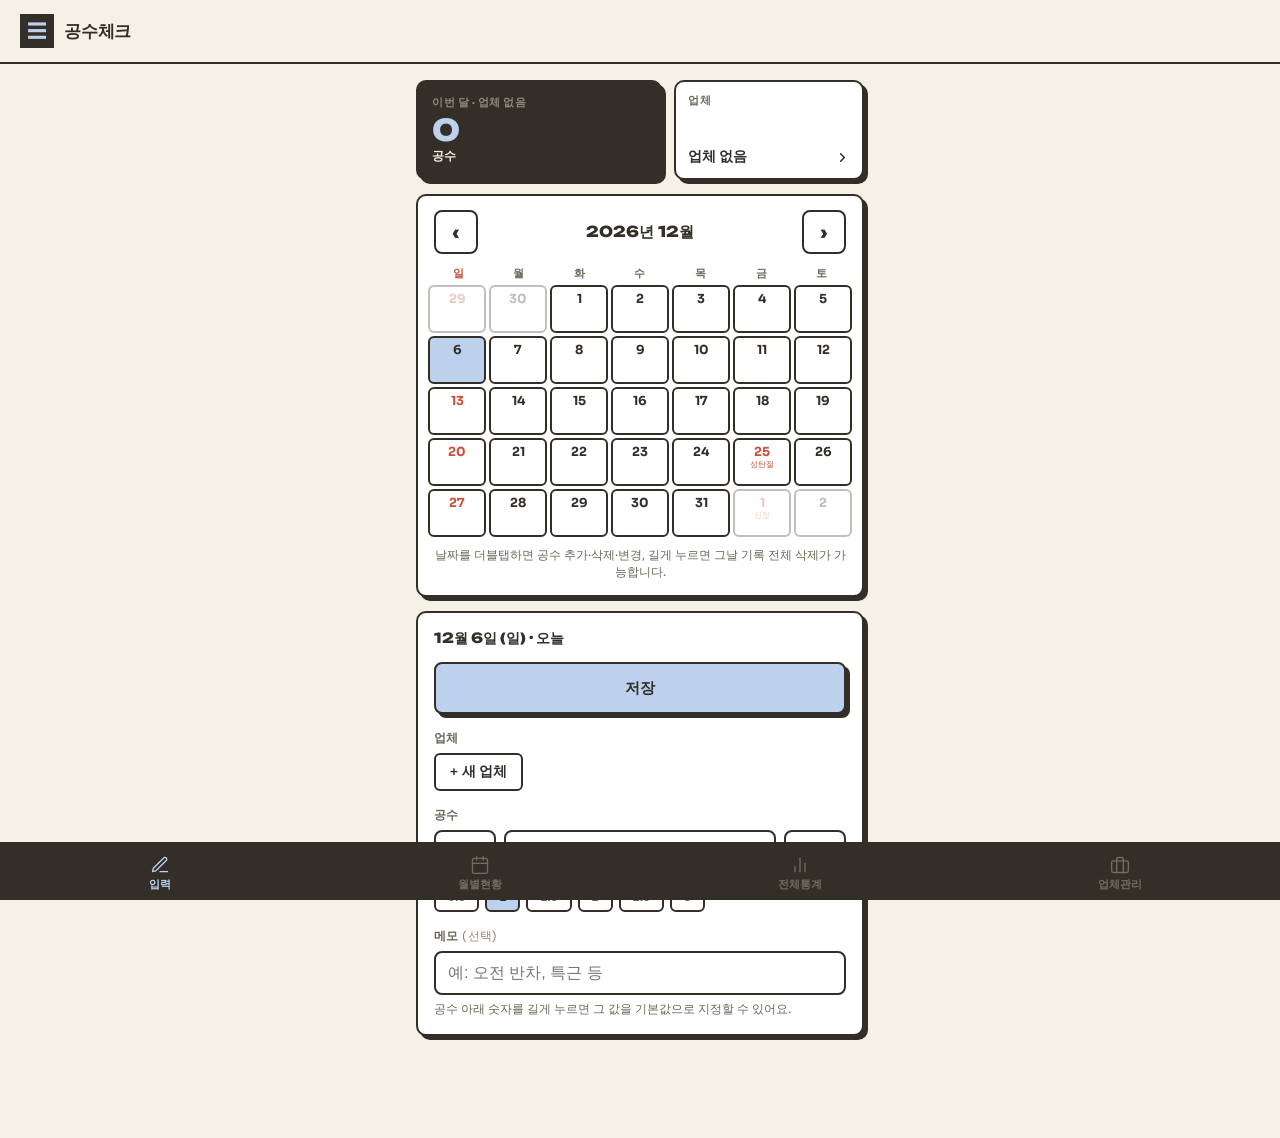
==== commit 8b9e1cfa: "Apply the neo-brutalist bento redesign across the whole app New palette (warm cream/charcoal + paste" ====
--- a/index.html
+++ b/index.html
@@ -3,7 +3,7 @@
 <head>
 <meta charset="UTF-8" />
 <meta name="viewport" content="width=device-width, initial-scale=1, maximum-scale=1, viewport-fit=cover" />
-<meta name="theme-color" content="#2563eb" />
+<meta name="theme-color" content="#f5f1e6" />
 <meta name="mobile-web-app-capable" content="yes" />
 <meta name="apple-mobile-web-app-capable" content="yes" />
 <meta name="apple-mobile-web-app-status-bar-style" content="default" />
@@ -12,6 +12,7 @@
 <link rel="apple-touch-icon" href="icons/apple-touch-icon.png" />
 <link rel="icon" href="icons/icon-192.png" />
 <title>공수체크</title>
+<link rel="stylesheet" href="https://fonts.googleapis.com/css2?family=Unbounded:wght@700;800&family=Sora:wght@400;500;600;700;800&display=swap" />
 <link rel="stylesheet" href="styles.css" />
 <script>
   try {
@@ -46,6 +47,21 @@
 </div>
 
 <main id="view-input" class="view active">
+  <div class="input-summary-row">
+    <div class="input-summary-total">
+      <span class="input-summary-total-label" id="input-summary-total-label">이번 달</span>
+      <span class="input-summary-total-value" id="input-summary-total-value">0</span>
+      <span class="input-summary-total-sub" id="input-summary-total-sub">공수</span>
+    </div>
+    <div class="input-summary-company">
+      <span class="input-summary-company-label">업체</span>
+      <div class="input-summary-company-row">
+        <span class="input-summary-company-name" id="input-summary-company-name"></span>
+        <svg width="15" height="15" viewBox="0 0 24 24" fill="none" stroke="currentColor" stroke-width="2.5" stroke-linecap="round" stroke-linejoin="round"><polyline points="9 18 15 12 9 6"/></svg>
+      </div>
+    </div>
+  </div>
+
   <section class="card calendar-card">
     <div class="month-nav">
       <button type="button" class="step-btn" id="cal-prev">‹</button>
@@ -90,14 +106,6 @@
       <input type="text" id="input-memo" placeholder="예: 오전 반차, 특근 등" />
       <p class="gongsu-hint">공수 아래 숫자를 길게 누르면 그 값을 기본값으로 지정할 수 있어요.</p>
     </div>
-  </section>
-
-  <section class="card">
-    <div class="card-title-row">
-      <h2 id="day-list-title">이 날짜의 기록</h2>
-    </div>
-    <p class="swipe-hint">항목을 좌측으로 슬라이드하면 삭제할 수 있습니다.</p>
-    <div id="day-record-list" class="record-list"></div>
   </section>
 </main>
 
--- a/styles.css
+++ b/styles.css
@@ -1,39 +1,39 @@
 :root {
-  --bg: #f2f4f8;
+  --bg: #f5f1e6;
   --card-bg: #ffffff;
   --surface-bg: #ffffff;
-  --nav-bg: #ffffff;
+  --nav-bg: #332f28;
   --modal-bg: #ffffff;
-  --text: #101828;
-  --text-dim: #667085;
-  --muted: #98a2b3;
-  --border: #e4e7ec;
-  --accent: #2563eb;
-  --accent-dim: #eaf0fe;
-  --danger: #dc2626;
-  --danger-dim: #fdeaea;
-  --overlay-bg: rgba(16, 24, 40, 0.5);
-  --shadow-color: rgba(16, 24, 40, 0.04);
-  --radius: 14px;
+  --text: #332f28;
+  --text-dim: #6b6656;
+  --muted: #93897a;
+  --border: #332f28;
+  --accent: #bdd0ec;
+  --accent-dim: #e4ecf8;
+  --danger: #c9503a;
+  --danger-dim: #f3ddd3;
+  --overlay-bg: rgba(51, 47, 40, 0.55);
+  --shadow-color: #332f28;
+  --radius: 10px;
   --nav-height: 64px;
 }
 
 :root[data-theme="dark"] {
-  --bg: #0d0f13;
-  --card-bg: #17191f;
-  --surface-bg: #1e2129;
-  --nav-bg: #17191f;
-  --modal-bg: #1a1c23;
-  --text: #f0f2f5;
-  --text-dim: #9aa1ad;
-  --muted: #6b7280;
-  --border: #2a2d36;
-  --accent: #4d8dff;
-  --accent-dim: #1c2c4a;
-  --danger: #f87171;
-  --danger-dim: #3a1d1f;
-  --overlay-bg: rgba(0, 0, 0, 0.6);
-  --shadow-color: rgba(0, 0, 0, 0.35);
+  --bg: #211e18;
+  --card-bg: #2b2720;
+  --surface-bg: #322e26;
+  --nav-bg: #17150f;
+  --modal-bg: #2b2720;
+  --text: #f0ece0;
+  --text-dim: #b8b0a0;
+  --muted: #8a8272;
+  --border: #ded6c4;
+  --accent: #bdd0ec;
+  --accent-dim: #3a4356;
+  --danger: #e8836a;
+  --danger-dim: #4a2e22;
+  --overlay-bg: rgba(0, 0, 0, 0.65);
+  --shadow-color: #ded6c4;
 }
 
 * { box-sizing: border-box; }
@@ -57,39 +57,51 @@
   padding: 0;
   background: var(--bg);
   color: var(--text);
-  font-family: -apple-system, BlinkMacSystemFont, "Apple SD Gothic Neo", "Malgun Gothic", "Segoe UI", Roboto, sans-serif;
+  font-family: 'Sora', -apple-system, BlinkMacSystemFont, "Apple SD Gothic Neo", "Malgun Gothic", "Segoe UI", Roboto, sans-serif;
   -webkit-tap-highlight-color: transparent;
   overflow-x: hidden;
+}
+
+.display-font {
+  font-family: 'Unbounded', 'Sora', -apple-system, BlinkMacSystemFont, "Apple SD Gothic Neo", "Malgun Gothic", "Segoe UI", Roboto, sans-serif;
 }
 
 .app-header {
   position: sticky;
   top: 0;
   z-index: 5;
-  background: var(--accent);
-  color: #fff;
+  background: var(--bg);
+  color: var(--text);
   padding: calc(env(safe-area-inset-top, 0px) + 14px) 20px 14px;
   display: flex;
   align-items: center;
   gap: 10px;
+  border-bottom: 2px solid var(--border);
 }
 
 .app-header h1 {
   margin: 0;
-  font-size: 18px;
-  font-weight: 700;
+  font-size: 17px;
+  font-weight: 800;
+  font-family: 'Unbounded', 'Sora', -apple-system, BlinkMacSystemFont, "Apple SD Gothic Neo", "Malgun Gothic", "Segoe UI", Roboto, sans-serif;
+  letter-spacing: -0.2px;
 }
 
 .menu-btn {
   flex-shrink: 0;
-  border: none;
-  background: none;
-  color: #fff;
-  font-size: 30px;
+  border: 2px solid var(--border);
+  background: var(--text);
+  color: var(--accent);
+  font-size: 20px;
   line-height: 1;
-  padding: 4px 8px;
-  margin: -4px -8px 0 -6px;
-  cursor: pointer;
+  width: 34px;
+  height: 34px;
+  padding: 0;
+  margin: 0;
+  cursor: pointer;
+  display: flex;
+  align-items: center;
+  justify-content: center;
 }
 
 .side-menu-overlay.active { justify-content: flex-start; align-items: stretch; }
@@ -100,6 +112,7 @@
   height: 100%;
   background: var(--modal-bg);
   padding: calc(env(safe-area-inset-top, 0px) + 20px) 16px 20px;
+  border-right: 2.5px solid var(--border);
 }
 
 .side-menu-header {
@@ -107,6 +120,8 @@
   font-weight: 700;
   color: var(--text-dim);
   margin: 0 8px 12px;
+  text-transform: uppercase;
+  letter-spacing: 0.5px;
 }
 
 .side-menu-item {
@@ -114,17 +129,17 @@
   align-items: center;
   gap: 10px;
   width: 100%;
-  padding: 12px 8px;
-  border: none;
+  padding: 12px 10px;
+  border: 2px solid transparent;
   background: none;
-  border-radius: 10px;
+  border-radius: 8px;
   font-size: 15px;
-  font-weight: 600;
+  font-weight: 700;
   color: var(--text);
   cursor: pointer;
   text-align: left;
 }
-.side-menu-item:active { background: var(--accent-dim); }
+.side-menu-item:active { background: var(--accent); border-color: var(--border); }
 .side-menu-icon { width: 19px; height: 19px; flex-shrink: 0; }
 
 .view {
@@ -141,15 +156,18 @@
   border-radius: var(--radius);
   padding: 16px;
   margin-bottom: 14px;
-  box-shadow: 0 1px 2px var(--shadow-color);
-  border: 1px solid var(--border);
+  box-shadow: 4px 4px 0 var(--shadow-color);
+  border: 2.5px solid var(--border);
 }
 
 .card h2 {
-  font-size: 14px;
-  font-weight: 700;
-  color: var(--text-dim);
+  font-size: 13px;
+  font-weight: 800;
+  color: var(--text);
   margin: 0 0 12px;
+  font-family: 'Unbounded', 'Sora', -apple-system, BlinkMacSystemFont, "Apple SD Gothic Neo", "Malgun Gothic", "Segoe UI", Roboto, sans-serif;
+  text-transform: uppercase;
+  letter-spacing: 0.4px;
 }
 
 .card-title-row { display: flex; align-items: center; justify-content: space-between; }
@@ -159,27 +177,29 @@
 
 .field label {
   display: block;
-  font-size: 13px;
-  font-weight: 600;
+  font-size: 12px;
+  font-weight: 700;
   color: var(--text-dim);
   margin-bottom: 6px;
-}
-
-.optional { font-weight: 400; color: var(--muted); }
+  text-transform: uppercase;
+  letter-spacing: 0.4px;
+}
+
+.optional { font-weight: 400; color: var(--muted); text-transform: none; }
 
 input[type="text"],
 input[type="date"],
 input[type="number"] {
   width: 100%;
   padding: 11px 12px;
-  border: 1px solid var(--border);
-  border-radius: 10px;
+  border: 2px solid var(--border);
+  border-radius: 8px;
   font-size: 16px;
   background: var(--surface-bg);
   color: var(--text);
 }
 
-input:focus { outline: 2px solid var(--accent); outline-offset: -1px; }
+input:focus { outline: 2.5px solid var(--accent); outline-offset: -2px; }
 
 .date-row, .gongsu-row {
   display: flex;
@@ -193,30 +213,32 @@
   flex-shrink: 0;
   min-width: 44px;
   height: 44px;
-  border-radius: 10px;
-  border: 1px solid var(--border);
+  border-radius: 8px;
+  border: 2px solid var(--border);
   background: var(--surface-bg);
-  color: var(--accent);
-  font-size: 16px;
-  font-weight: 700;
-  cursor: pointer;
-}
-
-.step-btn:active { background: var(--accent-dim); }
+  color: var(--text);
+  font-size: 17px;
+  font-weight: 800;
+  cursor: pointer;
+  font-family: 'Unbounded', 'Sora', sans-serif;
+}
+
+.step-btn:active { background: var(--accent); }
 
 .preset-row {
   display: flex;
-  gap: 8px;
+  gap: 6px;
   margin-top: 8px;
   flex-wrap: wrap;
 }
 
 .preset-chip {
-  padding: 7px 14px;
-  border-radius: 999px;
-  border: 1px solid var(--border);
+  padding: 6px 12px;
+  border-radius: 6px;
+  border: 2px solid var(--border);
   background: var(--surface-bg);
-  font-size: 13px;
+  font-size: 12.5px;
+  font-weight: 700;
   color: var(--text-dim);
   cursor: pointer;
   white-space: nowrap;
@@ -224,8 +246,8 @@
 
 .preset-chip.selected {
   background: var(--accent);
-  border-color: var(--accent);
-  color: #fff;
+  border-color: var(--border);
+  color: var(--text);
 }
 
 .chip-row {
@@ -236,11 +258,11 @@
 
 .company-chip {
   padding: 8px 14px;
-  border-radius: 999px;
-  border: 1px solid var(--border);
+  border-radius: 6px;
+  border: 2.5px solid var(--border);
   background: var(--surface-bg);
-  font-size: 14px;
-  font-weight: 600;
+  font-size: 13.5px;
+  font-weight: 700;
   cursor: pointer;
   color: var(--text);
   white-space: nowrap;
@@ -248,40 +270,41 @@
 
 .company-chip.selected {
   color: #fff;
-  border-color: transparent;
+  border-color: var(--border);
 }
 
 .company-chip.add-new {
-  color: var(--accent);
-  border-style: dashed;
-  border-color: var(--accent);
-  background: var(--accent-dim);
+  color: var(--text);
+  border-color: var(--border);
+  background: var(--surface-bg);
 }
 
 .primary-btn {
   width: 100%;
   padding: 14px;
-  border: none;
-  border-radius: 10px;
+  border: 2.5px solid var(--border);
+  border-radius: 8px;
   background: var(--accent);
-  color: #fff;
-  font-size: 16px;
-  font-weight: 700;
-  cursor: pointer;
-  white-space: nowrap;
+  color: var(--text);
+  font-size: 15px;
+  font-weight: 800;
+  cursor: pointer;
+  white-space: nowrap;
+  box-shadow: 4px 4px 0 var(--shadow-color);
+  font-family: 'Unbounded', 'Sora', sans-serif;
 }
 
 .primary-btn.small { width: auto; padding: 11px 18px; }
-.primary-btn:active { opacity: 0.85; }
+.primary-btn:active { transform: translate(2px, 2px); box-shadow: 2px 2px 0 var(--shadow-color); }
 
 .ghost-btn {
   padding: 11px 16px;
-  border-radius: 10px;
-  border: 1px solid var(--border);
+  border-radius: 8px;
+  border: 2px solid var(--border);
   background: var(--surface-bg);
   color: var(--text);
-  font-size: 15px;
-  font-weight: 600;
+  font-size: 14px;
+  font-weight: 700;
   cursor: pointer;
   white-space: nowrap;
 }
@@ -290,12 +313,12 @@
 
 .danger-btn {
   padding: 11px 16px;
-  border-radius: 10px;
-  border: none;
+  border-radius: 8px;
+  border: 2px solid var(--border);
   background: var(--danger-dim);
   color: var(--danger);
-  font-size: 15px;
-  font-weight: 600;
+  font-size: 14px;
+  font-weight: 700;
   cursor: pointer;
   white-space: nowrap;
 }
@@ -322,6 +345,8 @@
   font-weight: 700;
   color: var(--muted);
   margin: 12px 0 6px;
+  text-transform: uppercase;
+  letter-spacing: 0.4px;
 }
 .record-date-heading:first-child { margin-top: 0; }
 
@@ -330,7 +355,7 @@
   align-items: center;
   gap: 10px;
   padding: 10px 4px;
-  border-bottom: 1px solid var(--border);
+  border-bottom: 2px solid var(--border);
   cursor: pointer;
 }
 .record-item:last-child { border-bottom: none; }
@@ -365,26 +390,28 @@
 .swipe-wrapper.swipe-open .swipe-trash-btn { opacity: 1; pointer-events: auto; }
 
 .record-dot {
-  width: 10px;
-  height: 10px;
+  width: 11px;
+  height: 11px;
   border-radius: 50%;
+  border: 1.5px solid var(--border);
   flex-shrink: 0;
 }
 
 .record-main { flex: 1; min-width: 0; }
 .record-company { font-size: 14px; font-weight: 700; overflow: hidden; text-overflow: ellipsis; white-space: nowrap; }
 .record-memo { font-size: 12px; color: var(--text-dim); overflow: hidden; text-overflow: ellipsis; white-space: nowrap; }
-.record-gongsu { font-size: 15px; font-weight: 700; color: var(--accent); flex-shrink: 0; }
+.record-gongsu { font-size: 15px; font-weight: 800; color: var(--text); flex-shrink: 0; font-family: 'Unbounded', 'Sora', sans-serif; }
 
 .trip-badge {
   display: inline-block;
   margin-left: 6px;
   padding: 1px 6px;
-  border-radius: 999px;
-  background: var(--accent-dim);
-  color: var(--accent);
-  font-size: 11px;
-  font-weight: 700;
+  border-radius: 4px;
+  border: 1.5px solid var(--border);
+  background: var(--accent);
+  color: var(--text);
+  font-size: 10.5px;
+  font-weight: 800;
   vertical-align: middle;
 }
 
@@ -394,9 +421,9 @@
   justify-content: space-between;
   margin-bottom: 12px;
 }
-.month-label { font-size: 16px; font-weight: 700; }
-
-.calendar-card { padding: 16px 10px; }
+.month-label { font-size: 15px; font-weight: 800; font-family: 'Unbounded', 'Sora', sans-serif; }
+
+.calendar-card { padding: 14px 10px; }
 
 .calendar-card .month-nav { padding: 0 6px; }
 
@@ -407,12 +434,12 @@
 }
 .calendar-weekdays span {
   text-align: center;
-  font-size: 12px;
-  font-weight: 700;
+  font-size: 11px;
+  font-weight: 800;
   color: var(--text-dim);
 }
 .calendar-weekdays .sun { color: var(--danger); }
-.calendar-weekdays .sat { color: var(--accent); }
+.calendar-weekdays .sat { color: var(--text-dim); }
 
 .calendar-grid {
   display: grid;
@@ -427,36 +454,36 @@
   align-items: center;
   justify-content: flex-start;
   gap: 1px;
-  min-height: 52px;
+  min-height: 48px;
   padding: 4px 1px 3px;
-  border-radius: 8px;
-  border: 1.5px solid var(--border);
+  border-radius: 6px;
+  border: 2px solid var(--border);
   background: none;
   cursor: pointer;
   font-family: inherit;
 }
 
-.calendar-cell.out-month { opacity: 0.35; }
+.calendar-cell.out-month { opacity: 0.3; }
 
 .cell-day-num {
-  font-size: 13px;
-  font-weight: 600;
+  font-size: 12.5px;
+  font-weight: 700;
   color: var(--text);
   line-height: 1.3;
 }
 .calendar-cell.sunday .cell-day-num,
 .calendar-cell.holiday .cell-day-num { color: var(--danger); }
-.calendar-cell.saturday .cell-day-num { color: var(--accent); }
-
-.calendar-cell.today { border-color: var(--text-dim); }
-.calendar-cell.selected { background: var(--accent); border-color: var(--accent); }
+.calendar-cell.saturday .cell-day-num { color: var(--text); }
+
+.calendar-cell.today { border-color: var(--text-dim); border-width: 2.5px; }
+.calendar-cell.selected { background: var(--accent); border-color: var(--border); }
 .calendar-cell.selected .cell-day-num,
 .calendar-cell.selected.sunday .cell-day-num,
 .calendar-cell.selected.saturday .cell-day-num,
-.calendar-cell.selected.holiday .cell-day-num { color: #fff; }
+.calendar-cell.selected.holiday .cell-day-num { color: var(--text); }
 
 .cell-holiday-label {
-  font-size: 8px;
+  font-size: 7.5px;
   line-height: 1.1;
   color: var(--danger);
   max-width: 100%;
@@ -464,53 +491,133 @@
   text-overflow: ellipsis;
   white-space: nowrap;
 }
-.calendar-cell.selected .cell-holiday-label { color: #fde8e8; }
+.calendar-cell.selected .cell-holiday-label { color: var(--text-dim); }
 
 .cell-gongsu-badge {
   margin-top: 1px;
-  font-size: 10px;
-  font-weight: 700;
-  color: #fff;
-  background: var(--accent);
-  border-radius: 999px;
-  padding: 1px 6px;
+  font-size: 9.5px;
+  font-weight: 800;
+  color: var(--accent);
+  background: var(--text);
+  border-radius: 4px;
+  padding: 1px 5px;
   line-height: 1.4;
-}
-.calendar-cell.selected .cell-gongsu-badge { background: #fff; color: var(--accent); }
+  font-family: 'Unbounded', 'Sora', sans-serif;
+}
+.calendar-cell.selected .cell-gongsu-badge { background: var(--text); color: var(--accent); }
 
 .selected-date-heading {
-  font-size: 15px;
-  font-weight: 700;
+  font-size: 14px;
+  font-weight: 800;
   color: var(--text);
   margin-bottom: 14px;
+  font-family: 'Unbounded', 'Sora', sans-serif;
+}
+
+.input-summary-row {
+  display: grid;
+  grid-template-columns: 1.3fr 1fr;
+  gap: 12px;
+  margin-bottom: 14px;
+}
+
+.input-summary-total {
+  background: var(--text);
+  border: 2.5px solid var(--border);
+  box-shadow: 4px 4px 0 var(--shadow-color);
+  border-radius: var(--radius);
+  padding: 14px;
+  display: flex;
+  flex-direction: column;
+  gap: 2px;
+}
+.input-summary-total-label {
+  font-size: 10.5px;
+  font-weight: 700;
+  color: var(--muted);
+  text-transform: uppercase;
+  letter-spacing: 0.5px;
+}
+.input-summary-total-value {
+  font-family: 'Unbounded', 'Sora', sans-serif;
+  font-size: 30px;
+  font-weight: 800;
+  color: var(--accent);
+  line-height: 1;
+  margin-top: 3px;
+  white-space: nowrap;
+  overflow: hidden;
+  text-overflow: ellipsis;
+}
+.input-summary-total-sub {
+  font-size: 11.5px;
+  font-weight: 700;
+  color: var(--bg);
+  margin-top: 2px;
+}
+
+.input-summary-company {
+  background: var(--card-bg);
+  border: 2.5px solid var(--border);
+  box-shadow: 4px 4px 0 var(--shadow-color);
+  border-radius: var(--radius);
+  padding: 12px;
+  display: flex;
+  flex-direction: column;
+  justify-content: space-between;
+  cursor: pointer;
+}
+.input-summary-company-label {
+  font-size: 10.5px;
+  font-weight: 700;
+  color: var(--text-dim);
+  text-transform: uppercase;
+  letter-spacing: 0.5px;
+}
+.input-summary-company-row {
+  display: flex;
+  align-items: center;
+  justify-content: space-between;
+  margin-top: 8px;
+}
+.input-summary-company-name {
+  font-family: 'Unbounded', 'Sora', sans-serif;
+  font-size: 13.5px;
+  font-weight: 800;
+  color: var(--text);
+  white-space: nowrap;
+  overflow: hidden;
+  text-overflow: ellipsis;
 }
 
 .total-highlight {
   display: flex;
-  align-items: baseline;
+  align-items: flex-end;
   justify-content: space-between;
-  background: var(--accent-dim);
-  border-radius: 10px;
-  padding: 14px 16px;
-}
-.total-label { font-size: 13px; color: var(--accent); font-weight: 600; }
+  background: var(--text);
+  border: 2.5px solid var(--border);
+  box-shadow: 4px 4px 0 var(--shadow-color);
+  border-radius: var(--radius);
+  padding: 16px;
+}
+.total-label { font-size: 10.5px; color: var(--muted); font-weight: 700; text-transform: uppercase; letter-spacing: 0.5px; }
 .total-value-group { display: flex; align-items: baseline; gap: 10px; }
-.total-value { font-size: 24px; color: var(--accent); font-weight: 800; white-space: nowrap; }
+.total-value { font-size: 26px; color: var(--accent); font-weight: 800; white-space: nowrap; font-family: 'Unbounded', 'Sora', sans-serif; }
 .total-amount-btn {
   flex-shrink: 0;
-  padding: 5px 10px;
-  border-radius: 999px;
-  border: 1px solid var(--accent);
-  background: var(--card-bg);
+  padding: 6px 11px;
+  border-radius: 6px;
+  border: 2px solid var(--accent);
+  background: none;
   color: var(--accent);
   font-size: 11px;
-  font-weight: 600;
-  cursor: pointer;
-  white-space: nowrap;
-}
-.total-amount-btn.active { background: var(--accent); color: #fff; }
-
-.summary-list { display: flex; flex-direction: column; gap: 4px; }
+  font-weight: 700;
+  cursor: pointer;
+  white-space: nowrap;
+}
+.total-amount-btn.active { background: var(--accent); color: var(--text); }
+
+.summary-list { display: flex; flex-direction: column; gap: 8px; }
 .summary-empty { color: var(--muted); font-size: 14px; text-align: center; padding: 12px 0; }
 
 .summary-item {
@@ -518,56 +625,58 @@
   align-items: center;
   flex-wrap: wrap;
   gap: 10px;
-  padding: 9px 4px;
-  border-bottom: 1px solid var(--border);
+  padding: 11px 12px;
+  border: 2px solid var(--border);
+  border-radius: 8px;
   cursor: default;
 }
-.summary-item:last-child { border-bottom: none; }
 .summary-item.clickable { cursor: pointer; }
-.summary-name { flex: 1; font-size: 14px; font-weight: 600; }
-.summary-count { font-size: 12px; color: var(--muted); }
-.summary-value { font-size: 15px; font-weight: 700; }
-.summary-subline { flex-basis: 100%; font-size: 11px; color: var(--text-dim); padding-left: 20px; margin-top: -2px; }
+.summary-name { flex: 1; font-size: 13.5px; font-weight: 700; }
+.summary-count { font-size: 11.5px; color: var(--muted); }
+.summary-value { font-size: 14px; font-weight: 800; font-family: 'Unbounded', 'Sora', sans-serif; }
+.summary-subline { flex-basis: 100%; font-size: 11px; color: var(--text-dim); padding-left: 21px; margin-top: -2px; }
 
 .summary-amount-btn {
   flex-shrink: 0;
   padding: 5px 10px;
-  border-radius: 999px;
-  border: 1px solid var(--border);
+  border-radius: 6px;
+  border: 2px solid var(--border);
   background: var(--surface-bg);
   color: var(--text-dim);
-  font-size: 11px;
-  font-weight: 600;
-  cursor: pointer;
-  white-space: nowrap;
-}
-.summary-amount-btn.active { background: var(--accent-dim); color: var(--accent); border-color: var(--accent); }
-
-.manage-list { display: flex; flex-direction: column; gap: 4px; }
+  font-size: 10.5px;
+  font-weight: 700;
+  cursor: pointer;
+  white-space: nowrap;
+}
+.summary-amount-btn.active { background: var(--accent); color: var(--text); border-color: var(--border); }
+
+.manage-list { display: flex; flex-direction: column; gap: 10px; }
 .manage-item {
   display: flex;
   flex-direction: column;
   gap: 8px;
-  padding: 12px 4px;
-  border-bottom: 1px solid var(--border);
-}
-.manage-item:last-child { border-bottom: none; }
+  padding: 13px;
+  border: 2.5px solid var(--border);
+  border-radius: var(--radius);
+  box-shadow: 3px 3px 0 var(--shadow-color);
+}
 .manage-item-top { display: flex; align-items: center; gap: 10px; }
-.manage-name { flex: 1; font-size: 14px; font-weight: 600; }
-.manage-item-rate { font-size: 12px; color: var(--text-dim); padding-left: 20px; }
-.manage-item-actions { display: flex; gap: 8px; padding-left: 20px; flex-wrap: wrap; }
+.manage-name { flex: 1; font-size: 14px; font-weight: 800; font-family: 'Unbounded', 'Sora', sans-serif; }
+.manage-item-rate { font-size: 11.5px; color: var(--text-dim); padding-left: 21px; }
+.manage-item-actions { display: flex; gap: 6px; padding-left: 21px; flex-wrap: wrap; }
 .manage-btn {
-  padding: 6px 12px;
-  border-radius: 8px;
-  border: 1px solid var(--border);
+  padding: 6px 11px;
+  border-radius: 6px;
+  border: 1.5px solid var(--border);
   background: var(--surface-bg);
-  font-size: 12px;
-  cursor: pointer;
-  color: var(--text-dim);
+  font-size: 11px;
+  font-weight: 700;
+  cursor: pointer;
+  color: var(--text);
   white-space: nowrap;
   flex-shrink: 0;
 }
-.manage-btn.danger { color: var(--danger); border-color: var(--danger-dim); }
+.manage-btn.danger { color: var(--danger); border-color: var(--danger); }
 
 .add-row { display: flex; gap: 8px; }
 .add-row input { flex: 1; }
@@ -579,7 +688,7 @@
   right: 0;
   display: flex;
   background: var(--nav-bg);
-  border-top: 1px solid var(--border);
+  border-top: 3px solid var(--border);
   padding-bottom: env(safe-area-inset-bottom, 0px);
   z-index: 10;
 }
@@ -589,20 +698,21 @@
   display: flex;
   flex-direction: column;
   align-items: center;
-  gap: 2px;
-  padding: 8px 0 6px;
+  gap: 3px;
+  padding: 10px 0 8px;
   background: none;
   border: none;
-  font-size: 11px;
-  color: var(--muted);
-  cursor: pointer;
-  white-space: nowrap;
-}
-
-.nav-btn.active { color: var(--accent); }
+  font-size: 10.5px;
+  font-weight: 600;
+  color: #726d61;
+  cursor: pointer;
+  white-space: nowrap;
+}
+
+.nav-btn.active { color: var(--accent); font-weight: 800; }
 .nav-icon {
-  width: 19px;
-  height: 19px;
+  width: 20px;
+  height: 20px;
   flex-shrink: 0;
   transition: color 0.15s ease;
 }
@@ -623,7 +733,9 @@
   width: 100%;
   max-width: 480px;
   margin: 0 auto;
-  border-radius: 18px 18px 0 0;
+  border-radius: 14px 14px 0 0;
+  border: 2.5px solid var(--border);
+  border-bottom: none;
   padding: 20px 16px calc(env(safe-area-inset-bottom, 0px) + 20px);
   max-height: 85vh;
   overflow-y: auto;
@@ -631,11 +743,18 @@
 
 .modal-overlay.top-align { align-items: flex-start; }
 .modal-overlay.top-align .modal {
-  border-radius: 0 0 18px 18px;
+  border-radius: 0 0 14px 14px;
+  border-top: none;
+  border-bottom: 2.5px solid var(--border);
   padding: calc(env(safe-area-inset-top, 0px) + 20px) 16px 20px;
 }
 
-.modal h2 { margin: 0 0 16px; font-size: 16px; }
+.modal h2 {
+  margin: 0 0 16px;
+  font-size: 16px;
+  font-weight: 800;
+  font-family: 'Unbounded', 'Sora', sans-serif;
+}
 
 .day-modal-header {
   display: flex;
@@ -649,19 +768,21 @@
 .modal-close-btn { flex-shrink: 0; }
 
 .day-modal-add-heading {
-  font-size: 13px;
+  font-size: 12px;
   font-weight: 700;
   color: var(--text-dim);
   margin: 18px 0 14px;
   padding-top: 16px;
-  border-top: 1px solid var(--border);
+  border-top: 2px solid var(--border);
+  text-transform: uppercase;
+  letter-spacing: 0.4px;
 }
 
 .record-delete-btn {
   flex-shrink: 0;
   padding: 11px 14px;
-  border-radius: 8px;
-  border: 1px solid var(--danger-dim);
+  border-radius: 6px;
+  border: 2px solid var(--danger);
   background: var(--danger-dim);
   color: var(--danger);
   font-size: 12px;
@@ -680,7 +801,7 @@
 .calendar-company-filter {
   margin-top: 12px;
   padding-top: 12px;
-  border-top: 1px solid var(--border);
+  border-top: 2px solid var(--border);
 }
 
 .swipe-hint {
@@ -697,7 +818,7 @@
 
 .guide-item { margin-bottom: 14px; }
 .guide-item:last-child { margin-bottom: 0; }
-.guide-item-title { font-size: 14px; font-weight: 700; color: var(--text); margin-bottom: 3px; }
+.guide-item-title { font-size: 14px; font-weight: 800; color: var(--text); margin-bottom: 3px; }
 .guide-item-desc { font-size: 13px; color: var(--text-dim); line-height: 1.5; }
 
 .theme-option-row { display: flex; gap: 10px; }
@@ -709,30 +830,30 @@
   align-items: center;
   gap: 8px;
   padding: 14px 10px;
-  border-radius: 12px;
-  border: 2px solid var(--border);
+  border-radius: 10px;
+  border: 2.5px solid var(--border);
   background: var(--surface-bg);
   cursor: pointer;
 }
-.theme-option.selected { border-color: var(--accent); }
-.theme-option span:last-child { font-size: 13px; font-weight: 600; color: var(--text); }
+.theme-option.selected { background: var(--accent); box-shadow: 3px 3px 0 var(--shadow-color); }
+.theme-option span:last-child { font-size: 13px; font-weight: 700; color: var(--text); }
 
 .theme-swatch {
   width: 100%;
   height: 40px;
-  border-radius: 8px;
-  border: 1px solid var(--border);
-}
-.theme-swatch.light-swatch { background: linear-gradient(135deg, #ffffff 50%, #101828 50%); }
-.theme-swatch.dark-swatch { background: linear-gradient(135deg, #101828 50%, #ffffff 50%); }
+  border-radius: 6px;
+  border: 2px solid var(--border);
+}
+.theme-swatch.light-swatch { background: linear-gradient(135deg, #f5f1e6 50%, #332f28 50%); }
+.theme-swatch.dark-swatch { background: linear-gradient(135deg, #211e18 50%, #f0ece0 50%); }
 
 .company-color-input {
   flex-shrink: 0;
   width: 40px;
   height: 32px;
   padding: 0;
-  border: 1px solid var(--border);
-  border-radius: 8px;
+  border: 2px solid var(--border);
+  border-radius: 6px;
   background: none;
   cursor: pointer;
 }
@@ -750,16 +871,19 @@
   left: 50%;
   bottom: calc(var(--nav-height) + env(safe-area-inset-bottom, 0px) + 16px);
   transform: translateX(-50%) translateY(20px);
-  background: #101828;
-  color: #fff;
+  background: var(--text);
+  color: var(--accent);
   padding: 10px 18px;
-  border-radius: 999px;
+  border: 2px solid var(--border);
+  border-radius: 8px;
   font-size: 13px;
+  font-weight: 700;
   opacity: 0;
   pointer-events: none;
   transition: opacity 0.2s, transform 0.2s;
   z-index: 30;
   white-space: nowrap;
+  box-shadow: 3px 3px 0 var(--accent);
 }
 
 .toast.show {
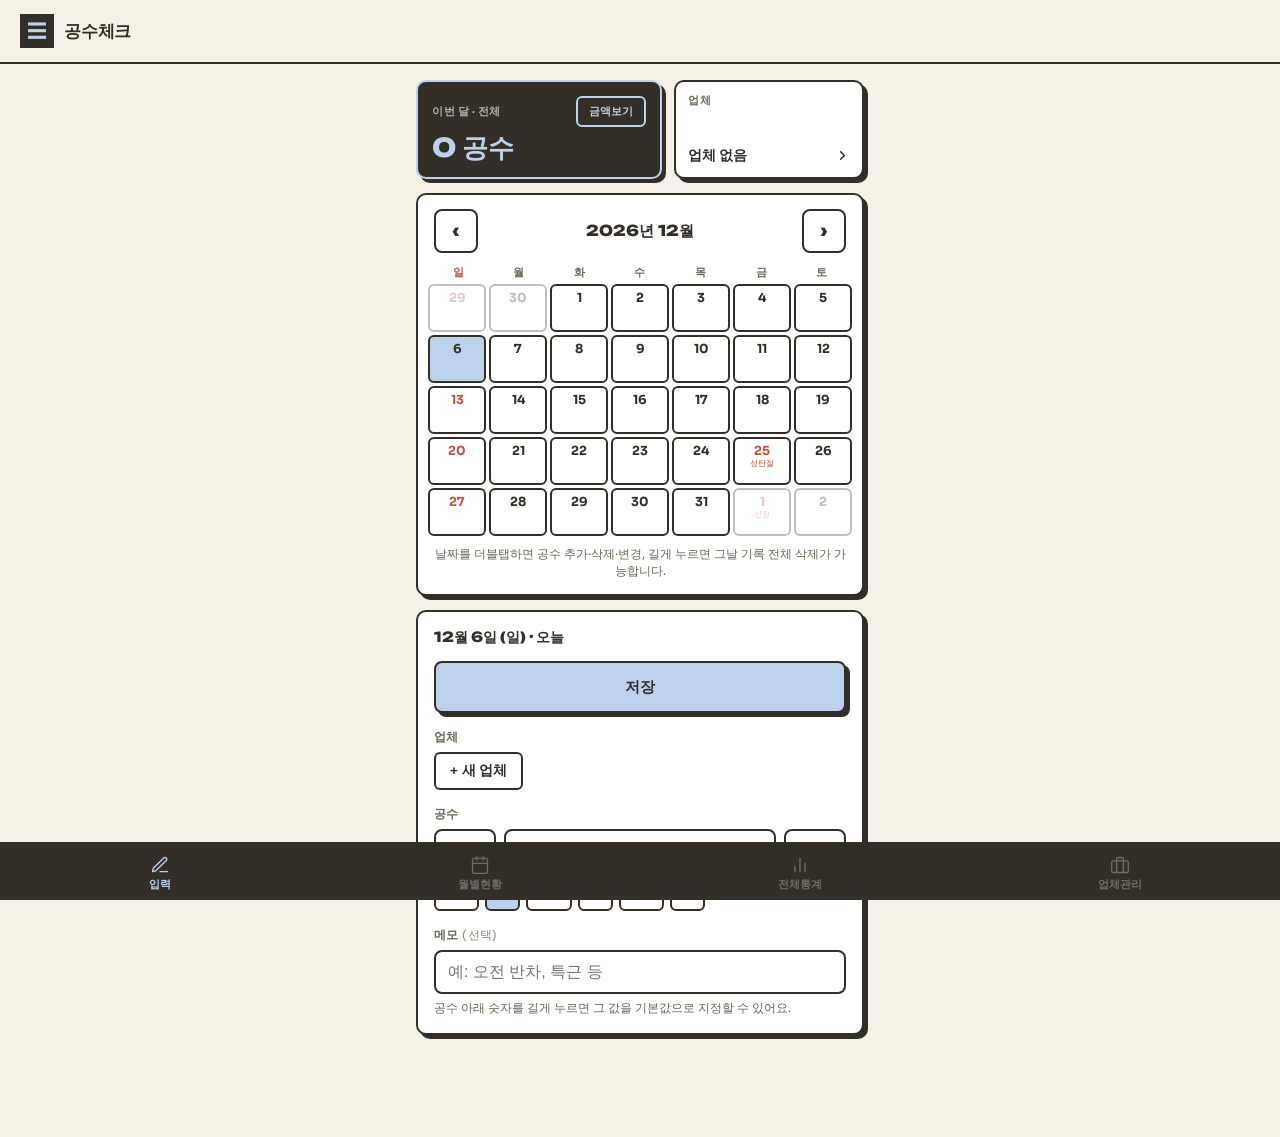
==== commit f81a3d79: "Give the input-tab summary card its own 금액보기 toggle 공수 now renders at the same large size as the num" ====
--- a/index.html
+++ b/index.html
@@ -49,9 +49,11 @@
 <main id="view-input" class="view active">
   <div class="input-summary-row">
     <div class="input-summary-total">
-      <span class="input-summary-total-label" id="input-summary-total-label">이번 달</span>
-      <span class="input-summary-total-value" id="input-summary-total-value">0</span>
-      <span class="input-summary-total-sub" id="input-summary-total-sub">공수</span>
+      <div class="input-summary-total-top">
+        <span class="input-summary-total-label" id="input-summary-total-label">이번 달</span>
+        <button type="button" class="total-amount-btn" id="input-summary-amount-toggle">금액보기</button>
+      </div>
+      <span class="input-summary-total-value" id="input-summary-total-value">0 공수</span>
     </div>
     <div class="input-summary-company">
       <span class="input-summary-company-label">업체</span>
--- a/styles.css
+++ b/styles.css
@@ -10,6 +10,10 @@
   --border: #332f28;
   --accent: #bdd0ec;
   --accent-dim: #e4ecf8;
+  --accent-ink: #332f28;
+  --emphasis-bg: #332f28;
+  --emphasis-text: #f5f1e6;
+  --emphasis-label: #b8b0a0;
   --danger: #c9503a;
   --danger-dim: #f3ddd3;
   --overlay-bg: rgba(51, 47, 40, 0.55);
@@ -18,22 +22,31 @@
   --nav-height: 64px;
 }
 
+/* Dark theme intentionally does NOT invert the neubrutalist "ink block" pattern (light
+   theme's dark cards would otherwise flip to glaring near-white blocks): --emphasis-bg
+   stays dark in both themes, --border/--shadow-color are muted here rather than
+   near-white, and --accent-ink stays a fixed dark tone for text sitting on the (always
+   pastel) accent color. This keeps things easy on the eyes instead of just inverting. */
 :root[data-theme="dark"] {
-  --bg: #211e18;
-  --card-bg: #2b2720;
-  --surface-bg: #322e26;
-  --nav-bg: #17150f;
-  --modal-bg: #2b2720;
-  --text: #f0ece0;
-  --text-dim: #b8b0a0;
-  --muted: #8a8272;
-  --border: #ded6c4;
+  --bg: #1c1a15;
+  --card-bg: #262319;
+  --surface-bg: #2d2a1f;
+  --nav-bg: #141210;
+  --modal-bg: #262319;
+  --text: #ece6d6;
+  --text-dim: #a89f8c;
+  --muted: #7d7566;
+  --border: #4a4436;
   --accent: #bdd0ec;
-  --accent-dim: #3a4356;
+  --accent-dim: #2d3648;
+  --accent-ink: #332f28;
+  --emphasis-bg: #322c22;
+  --emphasis-text: #ece6d6;
+  --emphasis-label: #9c9484;
   --danger: #e8836a;
-  --danger-dim: #4a2e22;
-  --overlay-bg: rgba(0, 0, 0, 0.65);
-  --shadow-color: #ded6c4;
+  --danger-dim: #3d2620;
+  --overlay-bg: rgba(0, 0, 0, 0.7);
+  --shadow-color: #100f0c;
 }
 
 * { box-sizing: border-box; }
@@ -90,7 +103,7 @@
 .menu-btn {
   flex-shrink: 0;
   border: 2px solid var(--border);
-  background: var(--text);
+  background: var(--emphasis-bg);
   color: var(--accent);
   font-size: 20px;
   line-height: 1;
@@ -139,7 +152,7 @@
   cursor: pointer;
   text-align: left;
 }
-.side-menu-item:active { background: var(--accent); border-color: var(--border); }
+.side-menu-item:active { background: var(--accent); border-color: var(--border); color: var(--accent-ink); }
 .side-menu-icon { width: 19px; height: 19px; flex-shrink: 0; }
 
 .view {
@@ -150,6 +163,18 @@
 }
 
 .view.active { display: block; }
+
+.view.slide-in-right { animation: view-slide-in-right 0.22s ease-out; }
+.view.slide-in-left { animation: view-slide-in-left 0.22s ease-out; }
+
+@keyframes view-slide-in-right {
+  from { transform: translateX(28px); opacity: 0; }
+  to { transform: translateX(0); opacity: 1; }
+}
+@keyframes view-slide-in-left {
+  from { transform: translateX(-28px); opacity: 0; }
+  to { transform: translateX(0); opacity: 1; }
+}
 
 .card {
   background: var(--card-bg);
@@ -223,7 +248,7 @@
   font-family: 'Unbounded', 'Sora', sans-serif;
 }
 
-.step-btn:active { background: var(--accent); }
+.step-btn:active { background: var(--accent); color: var(--accent-ink); }
 
 .preset-row {
   display: flex;
@@ -247,7 +272,7 @@
 .preset-chip.selected {
   background: var(--accent);
   border-color: var(--border);
-  color: var(--text);
+  color: var(--accent-ink);
 }
 
 .chip-row {
@@ -285,7 +310,7 @@
   border: 2.5px solid var(--border);
   border-radius: 8px;
   background: var(--accent);
-  color: var(--text);
+  color: var(--accent-ink);
   font-size: 15px;
   font-weight: 800;
   cursor: pointer;
@@ -409,7 +434,7 @@
   border-radius: 4px;
   border: 1.5px solid var(--border);
   background: var(--accent);
-  color: var(--text);
+  color: var(--accent-ink);
   font-size: 10.5px;
   font-weight: 800;
   vertical-align: middle;
@@ -480,7 +505,7 @@
 .calendar-cell.selected .cell-day-num,
 .calendar-cell.selected.sunday .cell-day-num,
 .calendar-cell.selected.saturday .cell-day-num,
-.calendar-cell.selected.holiday .cell-day-num { color: var(--text); }
+.calendar-cell.selected.holiday .cell-day-num { color: var(--accent-ink); }
 
 .cell-holiday-label {
   font-size: 7.5px;
@@ -491,20 +516,20 @@
   text-overflow: ellipsis;
   white-space: nowrap;
 }
-.calendar-cell.selected .cell-holiday-label { color: var(--text-dim); }
+.calendar-cell.selected .cell-holiday-label { color: var(--accent-ink); }
 
 .cell-gongsu-badge {
   margin-top: 1px;
   font-size: 9.5px;
   font-weight: 800;
   color: var(--accent);
-  background: var(--text);
+  background: var(--emphasis-bg);
   border-radius: 4px;
   padding: 1px 5px;
   line-height: 1.4;
   font-family: 'Unbounded', 'Sora', sans-serif;
 }
-.calendar-cell.selected .cell-gongsu-badge { background: var(--text); color: var(--accent); }
+.calendar-cell.selected .cell-gongsu-badge { background: var(--emphasis-bg); color: var(--accent); }
 
 .selected-date-heading {
   font-size: 14px;
@@ -522,38 +547,37 @@
 }
 
 .input-summary-total {
-  background: var(--text);
-  border: 2.5px solid var(--border);
+  background: var(--emphasis-bg);
+  border: 2.5px solid var(--accent);
   box-shadow: 4px 4px 0 var(--shadow-color);
   border-radius: var(--radius);
   padding: 14px;
   display: flex;
   flex-direction: column;
-  gap: 2px;
+  gap: 6px;
+}
+.input-summary-total-top {
+  display: flex;
+  align-items: center;
+  justify-content: space-between;
+  gap: 8px;
 }
 .input-summary-total-label {
   font-size: 10.5px;
   font-weight: 700;
-  color: var(--muted);
+  color: var(--emphasis-label);
   text-transform: uppercase;
   letter-spacing: 0.5px;
 }
 .input-summary-total-value {
   font-family: 'Unbounded', 'Sora', sans-serif;
-  font-size: 30px;
+  font-size: 26px;
   font-weight: 800;
   color: var(--accent);
-  line-height: 1;
-  margin-top: 3px;
+  line-height: 1.15;
   white-space: nowrap;
   overflow: hidden;
   text-overflow: ellipsis;
-}
-.input-summary-total-sub {
-  font-size: 11.5px;
-  font-weight: 700;
-  color: var(--bg);
-  margin-top: 2px;
 }
 
 .input-summary-company {
@@ -594,13 +618,13 @@
   display: flex;
   align-items: flex-end;
   justify-content: space-between;
-  background: var(--text);
-  border: 2.5px solid var(--border);
+  background: var(--emphasis-bg);
+  border: 2.5px solid var(--accent);
   box-shadow: 4px 4px 0 var(--shadow-color);
   border-radius: var(--radius);
   padding: 16px;
 }
-.total-label { font-size: 10.5px; color: var(--muted); font-weight: 700; text-transform: uppercase; letter-spacing: 0.5px; }
+.total-label { font-size: 10.5px; color: var(--emphasis-label); font-weight: 700; text-transform: uppercase; letter-spacing: 0.5px; }
 .total-value-group { display: flex; align-items: baseline; gap: 10px; }
 .total-value { font-size: 26px; color: var(--accent); font-weight: 800; white-space: nowrap; font-family: 'Unbounded', 'Sora', sans-serif; }
 .total-amount-btn {
@@ -615,7 +639,7 @@
   cursor: pointer;
   white-space: nowrap;
 }
-.total-amount-btn.active { background: var(--accent); color: var(--text); }
+.total-amount-btn.active { background: var(--accent); color: var(--accent-ink); }
 
 .summary-list { display: flex; flex-direction: column; gap: 8px; }
 .summary-empty { color: var(--muted); font-size: 14px; text-align: center; padding: 12px 0; }
@@ -648,7 +672,7 @@
   cursor: pointer;
   white-space: nowrap;
 }
-.summary-amount-btn.active { background: var(--accent); color: var(--text); border-color: var(--border); }
+.summary-amount-btn.active { background: var(--accent); color: var(--accent-ink); border-color: var(--border); }
 
 .manage-list { display: flex; flex-direction: column; gap: 10px; }
 .manage-item {
@@ -837,6 +861,7 @@
 }
 .theme-option.selected { background: var(--accent); box-shadow: 3px 3px 0 var(--shadow-color); }
 .theme-option span:last-child { font-size: 13px; font-weight: 700; color: var(--text); }
+.theme-option.selected span:last-child { color: var(--accent-ink); }
 
 .theme-swatch {
   width: 100%;
@@ -871,7 +896,7 @@
   left: 50%;
   bottom: calc(var(--nav-height) + env(safe-area-inset-bottom, 0px) + 16px);
   transform: translateX(-50%) translateY(20px);
-  background: var(--text);
+  background: var(--emphasis-bg);
   color: var(--accent);
   padding: 10px 18px;
   border: 2px solid var(--border);
